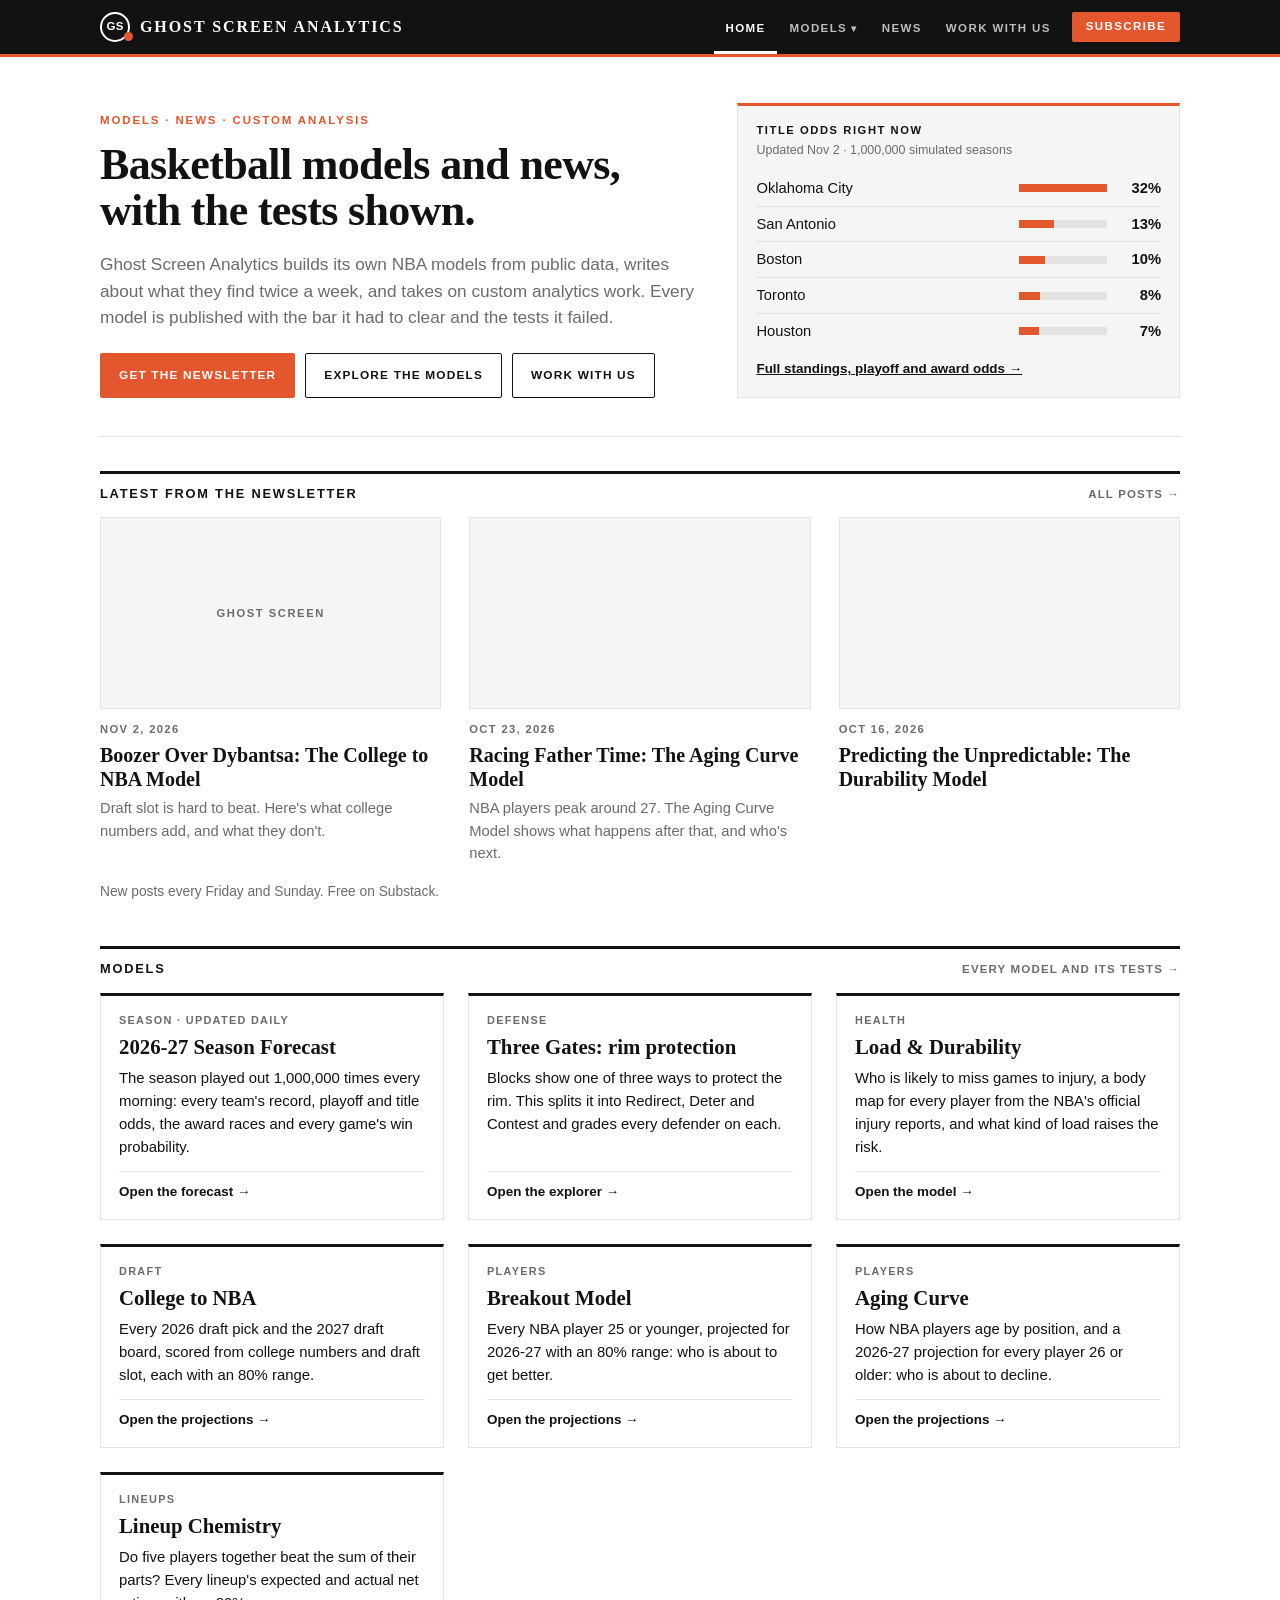
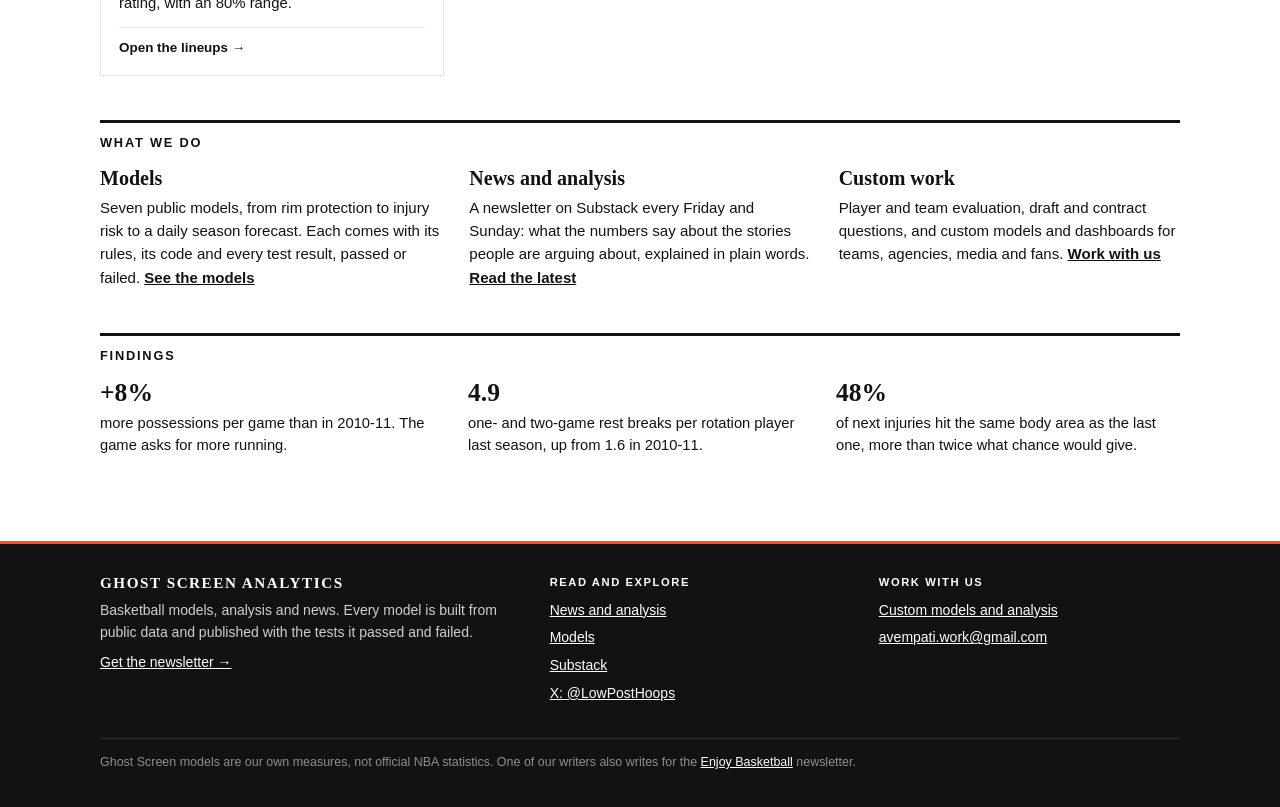
==== index.html @ 53325268 "Ghost Screen Analytics home page: models, newsletter, work with us" ====
<!doctype html>
<html lang="en">
<head>
<meta charset="utf-8">
<meta name="viewport" content="width=device-width, initial-scale=1">
<title>Ghost Screen Analytics: basketball models, news and analysis</title>
<meta name="description" content="Ghost Screen Analytics builds NBA models from public data, publishes basketball news and analysis twice a week, and takes on custom analytics work.">
<meta property="og:title" content="Ghost Screen Analytics">
<meta property="og:description" content="Basketball models, news and analysis. Every model published with the tests it passed and failed.">
<style>
:root{--bg:#ffffff;--ink:#121212;--mute:#6b6b6b;--line:#e3e3e3;--soft:#f5f5f4;--rule:#121212}
@media (prefers-color-scheme:dark){:root:not([data-theme="light"]){--bg:#121212;--ink:#f2f2f2;--mute:#a0a0a0;--line:#2e2e2e;--soft:#1c1c1c;--rule:#f2f2f2}}
*{box-sizing:border-box}
body{margin:0;background:var(--bg);color:var(--ink);font:16px/1.55 -apple-system,BlinkMacSystemFont,"Helvetica Neue",Arial,sans-serif}
main{max-width:1120px;margin:0 auto;padding:0 20px 24px}
a{color:inherit}
.hero{display:grid;grid-template-columns:minmax(0,1.35fr) minmax(0,1fr);gap:40px;align-items:end;padding:46px 0 38px;border-bottom:1px solid var(--line);margin-bottom:34px}
.kick{font-size:.72rem;font-weight:700;text-transform:uppercase;letter-spacing:.16em;color:var(--gsa);margin-bottom:12px}
.hero h1{font:700 2.75rem/1.06 Georgia,"Times New Roman",serif;margin:0 0 16px;letter-spacing:-.015em}
.hero p{font-size:1.08rem;margin:0 0 22px;color:var(--mute);max-width:36em}
.cta{display:flex;flex-wrap:wrap;gap:10px}
.btn{display:inline-block;font-size:.74rem;font-weight:700;text-transform:uppercase;letter-spacing:.1em;padding:12px 18px;text-decoration:none;border:1px solid var(--ink);border-radius:2px}
.btn.p{background:var(--gsa);border-color:var(--gsa);color:#fff}.btn.p:hover{background:var(--ink);border-color:var(--ink);color:var(--bg)}
.btn:not(.p):hover{background:var(--ink);color:var(--bg)}
.now{border:1px solid var(--line);border-top:3px solid var(--gsa);padding:16px 18px;background:var(--soft)}
.now h3{margin:0 0 2px;font-size:.7rem;text-transform:uppercase;letter-spacing:.14em}
.now .sm{font-size:.78rem;color:var(--mute);margin:0 0 10px}
.now ol{list-style:none;margin:0;padding:0}
.now li{display:grid;grid-template-columns:1fr 88px 44px;gap:10px;align-items:center;padding:6px 0;border-top:1px solid var(--line);font-size:.92rem}
.now li:first-child{border-top:0}
.now .bar{height:8px;background:var(--line);position:relative}.now .bar i{position:absolute;left:0;top:0;bottom:0;background:var(--gsa)}
.now .pc{text-align:right;font-weight:700;font-variant-numeric:tabular-nums}
.now a.more{display:inline-block;margin-top:10px;font-size:.84rem;font-weight:600}
@media(max-width:860px){.hero{grid-template-columns:minmax(0,1fr);gap:26px;padding-top:30px}.hero h1{font-size:2rem}}
h2{display:flex;justify-content:space-between;align-items:baseline;gap:12px;font:700 .8rem/1.2 -apple-system,BlinkMacSystemFont,"Helvetica Neue",Arial,sans-serif;text-transform:uppercase;letter-spacing:.14em;margin:0 0 16px;padding-top:12px;border-top:3px solid var(--rule)}
h2 a{font-size:.72rem;letter-spacing:.1em;text-decoration:none;color:var(--mute)}h2 a:hover{color:var(--ink)}
.news{display:grid;grid-template-columns:repeat(3,minmax(0,1fr));gap:28px;margin-bottom:44px}
.post{text-decoration:none;color:var(--ink);display:flex;flex-direction:column}
.post .img{aspect-ratio:16/9;background:var(--soft) center/cover no-repeat;border:1px solid var(--line);margin-bottom:12px;display:grid;place-items:center;color:var(--mute);font:700 .7rem/1 -apple-system,sans-serif;letter-spacing:.14em;text-transform:uppercase}
.post .d{font-size:.7rem;font-weight:700;text-transform:uppercase;letter-spacing:.12em;color:var(--mute)}
.post h3{font:700 1.25rem/1.2 Georgia,"Times New Roman",serif;margin:4px 0 6px}
.post p{margin:0;font-size:.92rem;color:var(--mute)}
.post:hover h3{text-decoration:underline}
.sched{font-size:.86rem;color:var(--mute);margin:-28px 0 44px}
@media(max-width:860px){.news{grid-template-columns:minmax(0,1fr)}.post{display:grid;grid-template-columns:120px minmax(0,1fr);gap:0 14px}.post .img{grid-row:1/4;margin:0;aspect-ratio:1}}
.cards{display:grid;grid-template-columns:repeat(3,minmax(0,1fr));gap:24px;margin-bottom:44px}
@media(max-width:980px){.cards{grid-template-columns:repeat(2,minmax(0,1fr))}}
@media(max-width:620px){.cards{grid-template-columns:minmax(0,1fr)}}
.c{display:flex;flex-direction:column;text-decoration:none;color:var(--ink);border:1px solid var(--line);border-top:3px solid var(--rule);padding:16px 18px}
.c:hover{background:var(--soft)}.c:hover .f{color:var(--gsa)}
.c .k{font-size:.68rem;font-weight:700;text-transform:uppercase;letter-spacing:.12em;color:var(--mute)}
.c h3{font:700 1.3rem/1.15 Georgia,"Times New Roman",serif;margin:6px 0 8px}
.c p{margin:0 0 12px;font-size:.93rem}
.c .f{margin-top:auto;font-size:.84rem;font-weight:600;border-top:1px solid var(--line);padding-top:10px}
.do{display:grid;grid-template-columns:repeat(3,minmax(0,1fr));gap:28px;margin-bottom:44px}
.do div{font-size:.94rem}.do b{display:block;font:700 1.25rem/1.2 Georgia,"Times New Roman",serif;margin-bottom:6px}
.do a{font-weight:600}
@media(max-width:860px){.do{grid-template-columns:minmax(0,1fr)}}
.find{display:grid;grid-template-columns:repeat(3,minmax(0,1fr));gap:24px;margin-bottom:20px}
@media(max-width:860px){.find{grid-template-columns:minmax(0,1fr)}}
.find div{font-size:.92rem}.find b{display:block;font:700 1.6rem/1.1 Georgia,"Times New Roman",serif;margin-bottom:4px;font-variant-numeric:tabular-nums}
</style>
<link rel="stylesheet" href="assets/site.css">
<link rel="icon" href="assets/icon.svg">
</head>
<body>
<header class="mast"><div><a class="brand" href="./"><span class="mk">GS</span>Ghost Screen Analytics</a><nav><a href="./" aria-current="page">Home</a><div class="dd"><a href="models/">Models</a><div class="menu"><a href="forecast/">Season Forecast<small>1,000,000 seasons, every day</small></a><a href="defense/">Three Gates<small>Rim protection explorer</small></a><a href="durability/">Load &amp; Durability<small>Who misses games, and why</small></a><a href="college/">College to NBA<small>Draft prospects, scored</small></a><a href="breakout/">Breakout<small>Who is about to improve</small></a><a href="aging/">Aging Curve<small>Who is about to decline</small></a><a href="lineups/">Lineup Chemistry<small>Do five beat the sum of their parts</small></a><a class="all" href="models/">All models and their tests</a></div></div><a href="news/">News</a><a href="work/">Work with us</a><a class="sub" href="https://thelowpost.substack.com/subscribe">Subscribe</a></nav></div></header>
<main>
<section class="hero">
 <div>
  <div class="kick">Models · News · Custom analysis</div>
  <h1>Basketball models and news, with the tests shown.</h1>
  <p>Ghost Screen Analytics builds its own NBA models from public data, writes about what they find twice a week, and takes on custom analytics work. Every model is published with the bar it had to clear and the tests it failed.</p>
  <div class="cta"><a class="btn p" href="https://thelowpost.substack.com/subscribe">Get the newsletter</a><a class="btn" href="models/">Explore the models</a><a class="btn" href="work/">Work with us</a></div>
 </div>
 <aside class="now" id="now">
  <h3>Title odds right now</h3>
  <p class="sm" id="nowsub">From the Season Forecast, 1,000,000 simulated seasons</p>
  <ol id="odds"><li><span>Loading…</span></li></ol>
  <a class="more" href="forecast/">Full standings, playoff and award odds →</a>
 </aside>
</section>

<h2>Latest from the newsletter <a href="news/">All posts →</a></h2>
<div class="news" id="news">
 <a class="post" href="https://thelowpost.substack.com"><div class="img">Ghost Screen</div><div class="d">Substack</div><h3>Read Ghost Screen Analytics on Substack</h3><p>New analysis every Friday and Sunday.</p></a>
</div>
<p class="sched">New posts every Friday and Sunday. Free on Substack.</p>

<h2>Models <a href="models/">Every model and its tests →</a></h2>
<div class="cards">
 <a class="c" href="forecast/"><div class="k">Season · updated daily</div><h3>2026-27 Season Forecast</h3><p>The season played out 1,000,000 times every morning: every team's record, playoff and title odds, the award races and every game's win probability.</p><div class="f">Open the forecast →</div></a>
 <a class="c" href="defense/"><div class="k">Defense</div><h3>Three Gates: rim protection</h3><p>Blocks show one of three ways to protect the rim. This splits it into Redirect, Deter and Contest and grades every defender on each.</p><div class="f">Open the explorer →</div></a>
 <a class="c" href="durability/"><div class="k">Health</div><h3>Load &amp; Durability</h3><p>Who is likely to miss games to injury, a body map for every player from the NBA's official injury reports, and what kind of load raises the risk.</p><div class="f">Open the model →</div></a>
 <a class="c" href="college/"><div class="k">Draft</div><h3>College to NBA</h3><p>Every 2026 draft pick and the 2027 draft board, scored from college numbers and draft slot, each with an 80% range.</p><div class="f">Open the projections →</div></a>
 <a class="c" href="breakout/"><div class="k">Players</div><h3>Breakout Model</h3><p>Every NBA player 25 or younger, projected for 2026-27 with an 80% range: who is about to get better.</p><div class="f">Open the projections →</div></a>
 <a class="c" href="aging/"><div class="k">Players</div><h3>Aging Curve</h3><p>How NBA players age by position, and a 2026-27 projection for every player 26 or older: who is about to decline.</p><div class="f">Open the projections →</div></a>
 <a class="c" href="lineups/"><div class="k">Lineups</div><h3>Lineup Chemistry</h3><p>Do five players together beat the sum of their parts? Every lineup's expected and actual net rating, with an 80% range.</p><div class="f">Open the lineups →</div></a>
</div>

<h2>What we do</h2>
<div class="do">
 <div><b>Models</b>Seven public models, from rim protection to injury risk to a daily season forecast. Each comes with its rules, its code and every test result, passed or failed. <a href="models/">See the models</a></div>
 <div><b>News and analysis</b>A newsletter on Substack every Friday and Sunday: what the numbers say about the stories people are arguing about, explained in plain words. <a href="news/">Read the latest</a></div>
 <div><b>Custom work</b>Player and team evaluation, draft and contract questions, and custom models and dashboards for teams, agencies, media and fans. <a href="work/">Work with us</a></div>
</div>

<h2>Findings</h2>
<div class="find" id="find">
 <div><b id="n1">–</b>more possessions per game than in 2010-11. The game asks for more running.</div>
 <div><b id="n2">–</b>one- and two-game rest breaks per rotation player last season, up from <span id="n2b">–</span>.</div>
 <div><b id="n3">–</b>of next injuries hit the same body area as the last one, more than twice what chance would give.</div>
</div>
</main>
<script>
const $=id=>document.getElementById(id), esc=s=>String(s||'').replace(/[&<>"]/g,c=>({'&':'&amp;','<':'&lt;','>':'&gt;','"':'&quot;'}[c]));
const NAMES={ATL:'Atlanta',BOS:'Boston',BKN:'Brooklyn',CHA:'Charlotte',CHI:'Chicago',CLE:'Cleveland',DAL:'Dallas',DEN:'Denver',DET:'Detroit',GSW:'Golden State',HOU:'Houston',IND:'Indiana',LAC:'LA Clippers',LAL:'LA Lakers',MEM:'Memphis',MIA:'Miami',MIL:'Milwaukee',MIN:'Minnesota',NOP:'New Orleans',NYK:'New York',OKC:'Oklahoma City',ORL:'Orlando',PHI:'Philadelphia',PHX:'Phoenix',POR:'Portland',SAC:'Sacramento',SAS:'San Antonio',TOR:'Toronto',UTA:'Utah',WAS:'Washington'};
fetch('data/forecast.json?'+Date.now()).then(r=>r.json()).then(F=>{
 const t=[...F.teams].sort((a,b)=>b.title-a.title).slice(0,5), mx=t[0].title;
 $('odds').innerHTML=t.map(x=>`<li><span>${NAMES[x.team]||x.team}${x.w+x.l?` <small style="color:var(--mute)">${x.w}-${x.l}</small>`:''}</span><span class="bar"><i style="width:${(x.title/mx*100).toFixed(0)}%"></i></span><span class="pc">${(x.title*100).toFixed(0)}%</span></li>`).join('');
 const d=new Date(F.meta.updated+'T12:00:00');
 $('nowsub').textContent=`Updated ${d.toLocaleDateString('en-US',{month:'short',day:'numeric'})} · 1,000,000 simulated seasons`;
}).catch(()=>{$('now').style.display='none'});
fetch('data/news.json?'+Date.now()).then(r=>r.json()).then(N=>{
 if(!N.posts||!N.posts.length) return;
 $('news').innerHTML=N.posts.slice(0,3).map(p=>`<a class="post" href="${esc(p.url)}"><div class="img"${p.image?` style="background-image:url('${esc(p.image)}')"`:''}>${p.image?'':'Ghost Screen'}</div><div class="d">${new Date(p.date).toLocaleDateString('en-US',{month:'short',day:'numeric',year:'numeric'})}</div><h3>${esc(p.title)}</h3><p>${esc(p.subtitle)}</p></a>`).join('');
}).catch(()=>{});
fetch('data/load_meta.json?'+Date.now()).then(r=>r.json()).then(M=>{const t=M.trend,a=t[0],b=t[t.length-1];
 $('n1').textContent='+'+Math.round((b.pace/a.pace-1)*100)+'%';
 $('n2').textContent=b.rest.toFixed(1);$('n2b').textContent=a.rest.toFixed(1)+' in '+a.season;
 $('n3').textContent=Math.round(M.v2.V3.same_rate*100)+'%';}).catch(()=>{});
</script>
<footer class="gsa-foot"><div><div><b>Ghost Screen Analytics</b><p>Basketball models, analysis and news. Every model is built from public data and published with the tests it passed and failed.</p><p><a href="https://thelowpost.substack.com/subscribe">Get the newsletter →</a></p></div><div><h4>Read and explore</h4><ul><li><a href="news/">News and analysis</a></li><li><a href="models/">Models</a></li><li><a href="https://thelowpost.substack.com">Substack</a></li><li><a href="https://x.com/LowPostHoops">X: @LowPostHoops</a></li></ul></div><div><h4>Work with us</h4><ul><li><a href="work/">Custom models and analysis</a></li><li><a href="mailto:avempati.work@gmail.com">avempati.work@gmail.com</a></li></ul></div><p class="fine">Ghost Screen models are our own measures, not official NBA statistics. One of our writers also writes for the <a href="https://enjoybasketball.beehiiv.com">Enjoy Basketball</a> newsletter.</p></div></footer>
</body>
</html>
---- assets/site.css ----
/* Ghost Screen Analytics: shared masthead, navigation and footer (every page) */
:root{--gsa:#e4572e}
.mast{background:#121212;color:#fff;border-bottom:3px solid var(--gsa);position:sticky;top:0;z-index:40}
.mast>div{max-width:1120px;margin:0 auto;padding:0 20px;display:flex;justify-content:space-between;align-items:center;gap:12px;min-height:54px}
.mast .brand{display:flex;align-items:center;gap:10px;font:700 1rem/1 Georgia,"Times New Roman",serif;letter-spacing:.12em;text-transform:uppercase;color:#fff;text-decoration:none;padding:12px 0;white-space:nowrap}
.mast .mk{display:inline-grid;place-items:center;width:30px;height:30px;border:2px solid #fff;border-radius:50%;font:700 .72rem/1 -apple-system,BlinkMacSystemFont,"Helvetica Neue",Arial,sans-serif;letter-spacing:.02em;position:relative}
.mast .mk::after{content:"";position:absolute;right:-5px;bottom:-1px;width:9px;height:9px;border-radius:50%;background:var(--gsa)}
.mast nav{display:flex;align-items:stretch;gap:2px;font:600 .72rem/1 -apple-system,BlinkMacSystemFont,"Helvetica Neue",Arial,sans-serif;letter-spacing:.12em;text-transform:uppercase}
.mast nav>a,.mast .dd>a{color:#bdbdbd;text-decoration:none;padding:20px 11px 17px;display:block;border-bottom:3px solid transparent;margin-bottom:-3px;white-space:nowrap}
.mast nav>a:hover,.mast .dd>a:hover,.mast nav a[aria-current=page],.mast .dd.on>a{color:#fff;border-bottom-color:#fff}
.mast nav>a.sub{align-self:center;margin:0 0 0 8px;padding:9px 14px;border:0;background:var(--gsa);color:#fff;border-radius:2px}
.mast nav>a.sub:hover{background:#fff;color:#121212}
.mast .dd{position:relative}
.mast .dd>a::after{content:" \25BE";font-size:.65rem}
.mast .menu{display:none;position:absolute;right:0;top:100%;background:#121212;border:1px solid #333;border-top:3px solid var(--gsa);min-width:260px;padding:6px 0}
.mast .dd:hover .menu,.mast .dd:focus-within .menu{display:block}
.mast .menu a{display:block;padding:10px 16px;color:#e6e6e6;text-decoration:none;text-transform:none;letter-spacing:0;font-size:.86rem;font-weight:500}
.mast .menu a small{display:block;color:#9a9a9a;font-size:.74rem;margin-top:3px;font-weight:400}
.mast .menu a:hover,.mast .menu a[aria-current=page]{background:#222;color:#fff}
.mast .menu .all{border-top:1px solid #333;margin-top:4px;font-weight:700}
@media(max-width:860px){.mast>div{flex-wrap:wrap;padding:0 12px;gap:0}.mast .brand{font-size:.9rem;letter-spacing:.08em;padding:10px 0 4px}
 .mast nav{width:100%;overflow-x:auto;scrollbar-width:none}.mast nav::-webkit-scrollbar{display:none}
 .mast nav>a,.mast .dd>a{padding:12px 9px}.mast nav>a.sub{margin-left:auto;padding:8px 12px}
 .mast .dd{position:static}.mast .menu{left:0;right:0;top:auto;min-width:0}}
/* footer */
.gsa-foot{background:#121212;color:#cfcfcf;border-top:3px solid var(--gsa);margin-top:40px;font:14px/1.55 -apple-system,BlinkMacSystemFont,"Helvetica Neue",Arial,sans-serif}
.gsa-foot>div{max-width:1120px;margin:0 auto;padding:30px 20px 26px;display:grid;grid-template-columns:1.4fr 1fr 1fr;gap:28px}
.gsa-foot b{display:block;color:#fff;font:700 .95rem/1.2 Georgia,"Times New Roman",serif;letter-spacing:.1em;text-transform:uppercase;margin-bottom:8px}
.gsa-foot h4{margin:0 0 8px;color:#fff;font-size:.7rem;letter-spacing:.14em;text-transform:uppercase}
.gsa-foot p{margin:0 0 8px}.gsa-foot a{color:#fff}
.gsa-foot ul{list-style:none;margin:0;padding:0}.gsa-foot li{margin:0 0 6px}
.gsa-foot .fine{grid-column:1/-1;border-top:1px solid #2e2e2e;padding-top:14px;font-size:.78rem;color:#8f8f8f}
@media(max-width:760px){.gsa-foot>div{grid-template-columns:1fr}}
/* small-screen safety for wide tables on every page */
@media(max-width:760px){main table{display:block;overflow-x:auto;max-width:100%}main .wrap,main .tablewrap{max-width:100%}.bars .r{white-space:normal}}
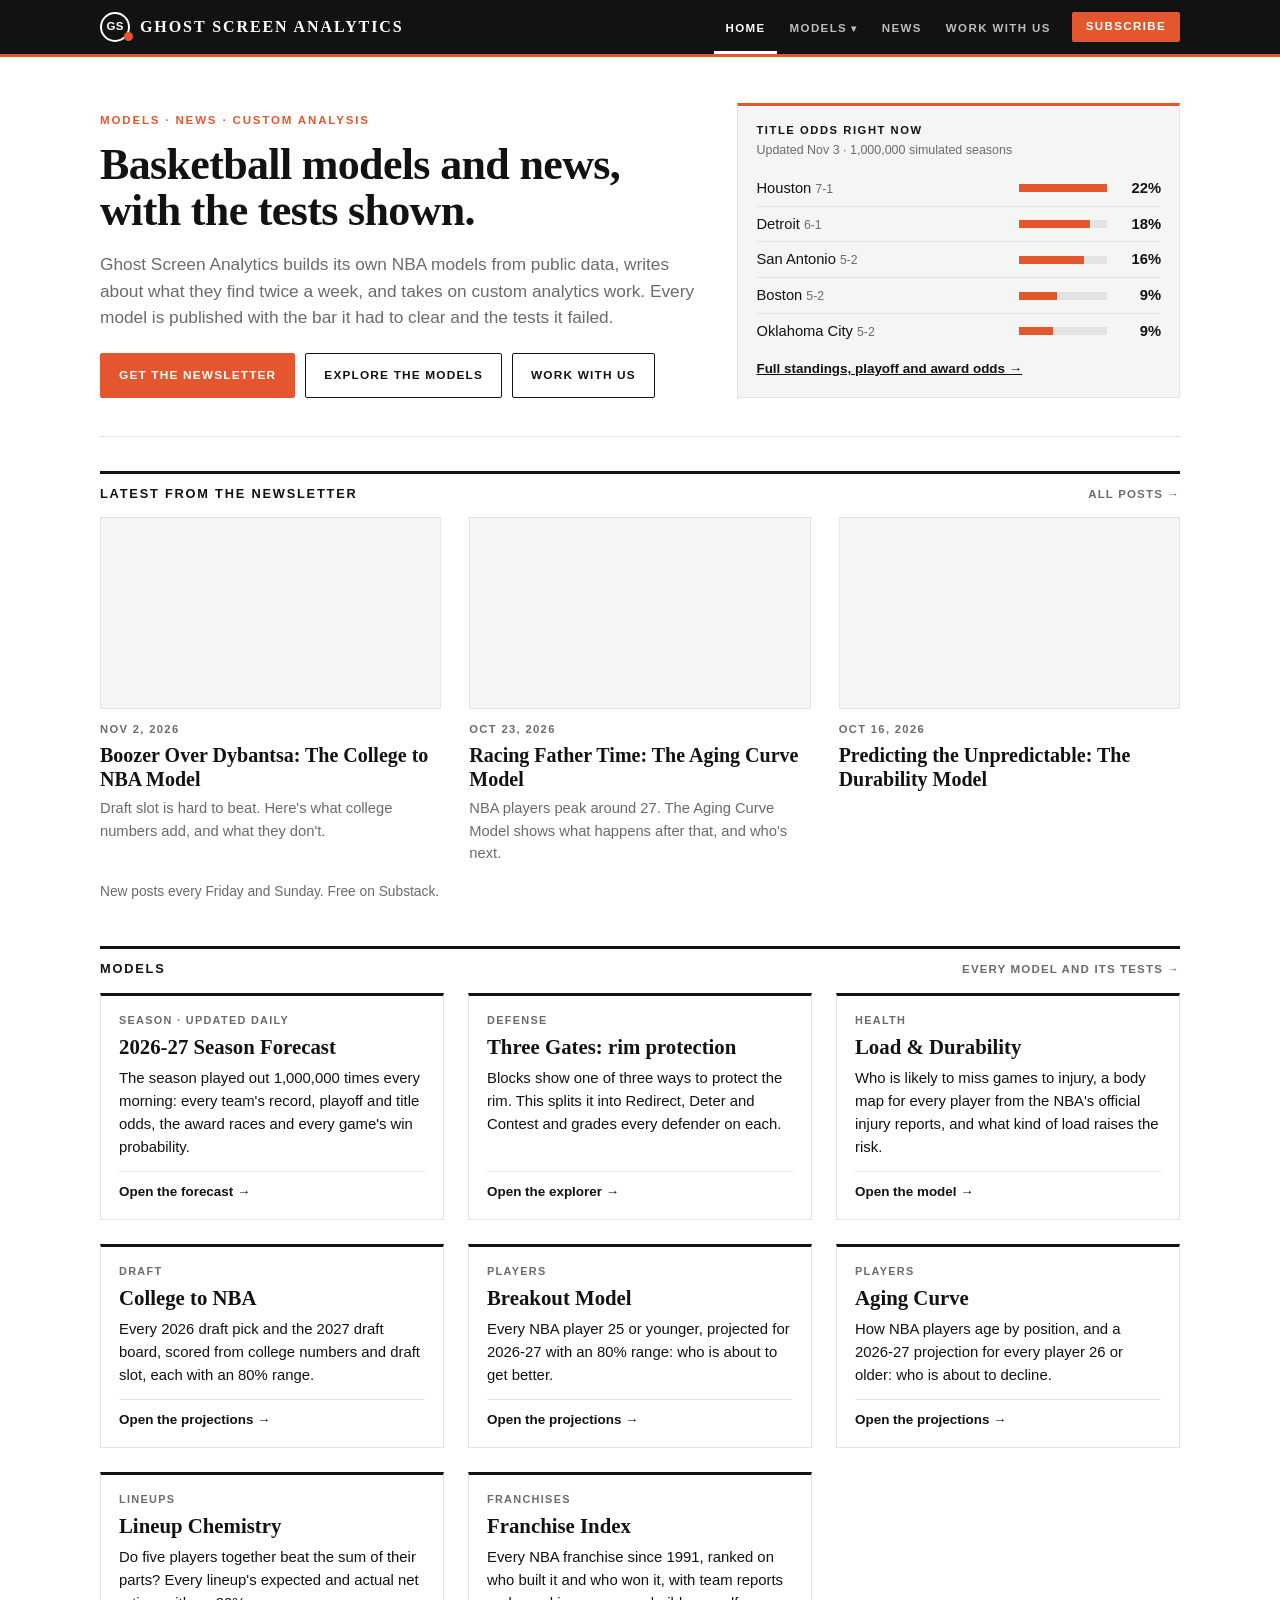
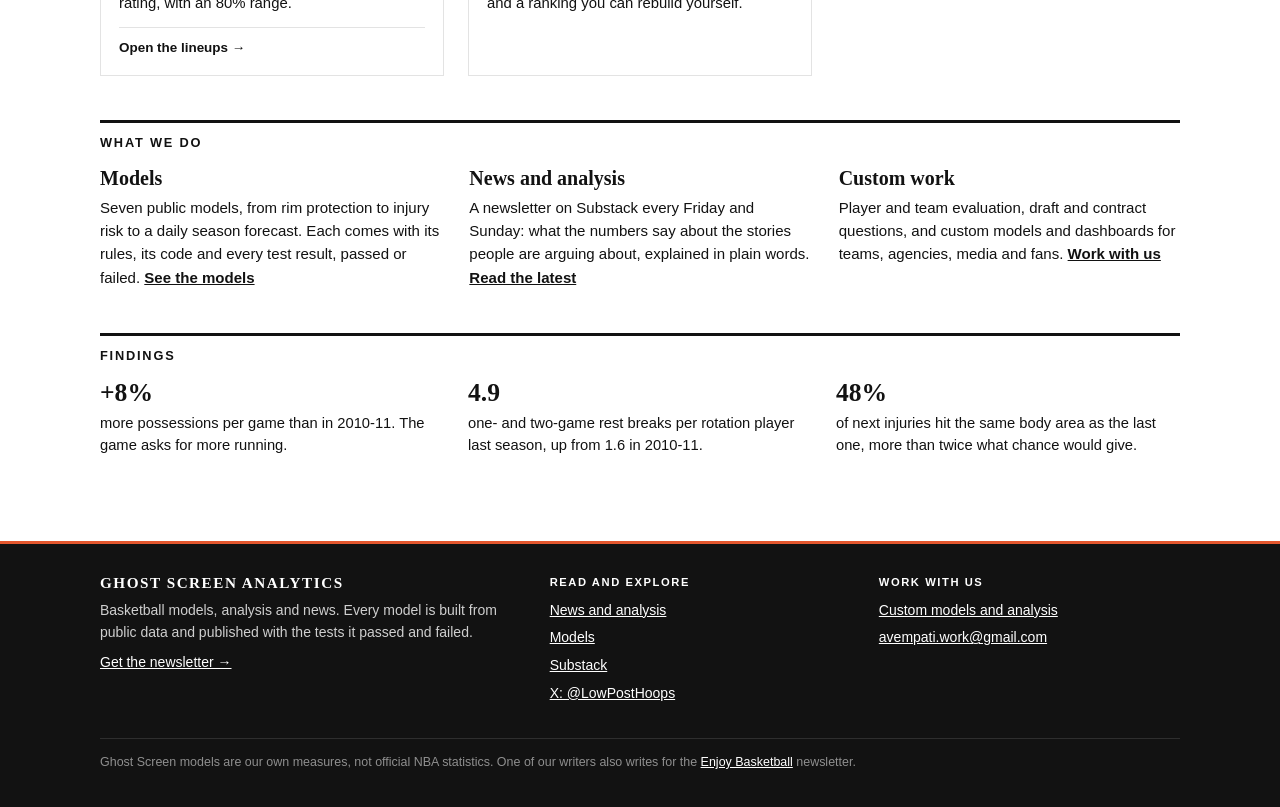
==== commit 637066e0: "Add Franchise Index to the site menu Added a new section for Franchise Index to the main content." ====
--- a/index.html
+++ b/index.html
@@ -64,7 +64,7 @@
 <link rel="icon" href="assets/icon.svg">
 </head>
 <body>
-<header class="mast"><div><a class="brand" href="./"><span class="mk">GS</span>Ghost Screen Analytics</a><nav><a href="./" aria-current="page">Home</a><div class="dd"><a href="models/">Models</a><div class="menu"><a href="forecast/">Season Forecast<small>1,000,000 seasons, every day</small></a><a href="defense/">Three Gates<small>Rim protection explorer</small></a><a href="durability/">Load &amp; Durability<small>Who misses games, and why</small></a><a href="college/">College to NBA<small>Draft prospects, scored</small></a><a href="breakout/">Breakout<small>Who is about to improve</small></a><a href="aging/">Aging Curve<small>Who is about to decline</small></a><a href="lineups/">Lineup Chemistry<small>Do five beat the sum of their parts</small></a><a class="all" href="models/">All models and their tests</a></div></div><a href="news/">News</a><a href="work/">Work with us</a><a class="sub" href="https://thelowpost.substack.com/subscribe">Subscribe</a></nav></div></header>
+<header class="mast"><div><a class="brand" href="./"><span class="mk">GS</span>Ghost Screen Analytics</a><nav><a href="./" aria-current="page">Home</a><div class="dd"><a href="models/">Models</a><div class="menu"><a href="forecast/">Season Forecast<small>1,000,000 seasons, every day</small></a><a href="defense/">Three Gates<small>Rim protection explorer</small></a><a href="durability/">Load &amp; Durability<small>Who misses games, and why</small></a><a href="college/">College to NBA<small>Draft prospects, scored</small></a><a href="breakout/">Breakout<small>Who is about to improve</small></a><a href="aging/">Aging Curve<small>Who is about to decline</small></a><a href="lineups/">Lineup Chemistry<small>Do five beat the sum of their parts</small></a><a href="low-post-franchise-index/">Franchise Index<small>Who built it, who won it</small></a><a class="all" href="models/">All models and their tests</a></div></div><a href="news/">News</a><a href="work/">Work with us</a><a class="sub" href="https://thelowpost.substack.com/subscribe">Subscribe</a></nav></div></header>
 <main>
 <section class="hero">
  <div>
@@ -96,6 +96,7 @@
  <a class="c" href="breakout/"><div class="k">Players</div><h3>Breakout Model</h3><p>Every NBA player 25 or younger, projected for 2026-27 with an 80% range: who is about to get better.</p><div class="f">Open the projections →</div></a>
  <a class="c" href="aging/"><div class="k">Players</div><h3>Aging Curve</h3><p>How NBA players age by position, and a 2026-27 projection for every player 26 or older: who is about to decline.</p><div class="f">Open the projections →</div></a>
  <a class="c" href="lineups/"><div class="k">Lineups</div><h3>Lineup Chemistry</h3><p>Do five players together beat the sum of their parts? Every lineup's expected and actual net rating, with an 80% range.</p><div class="f">Open the lineups →</div></a>
+ <a class="c" href="low-post-franchise-index/"><div class="k">Franchises</div><h3>Franchise Index</h3><p>Every NBA franchise since 1991, ranked on who built it and who won it, with team reports and a ranking you can rebuild yourself.</p></a>
 </div>
 
 <h2>What we do</h2>
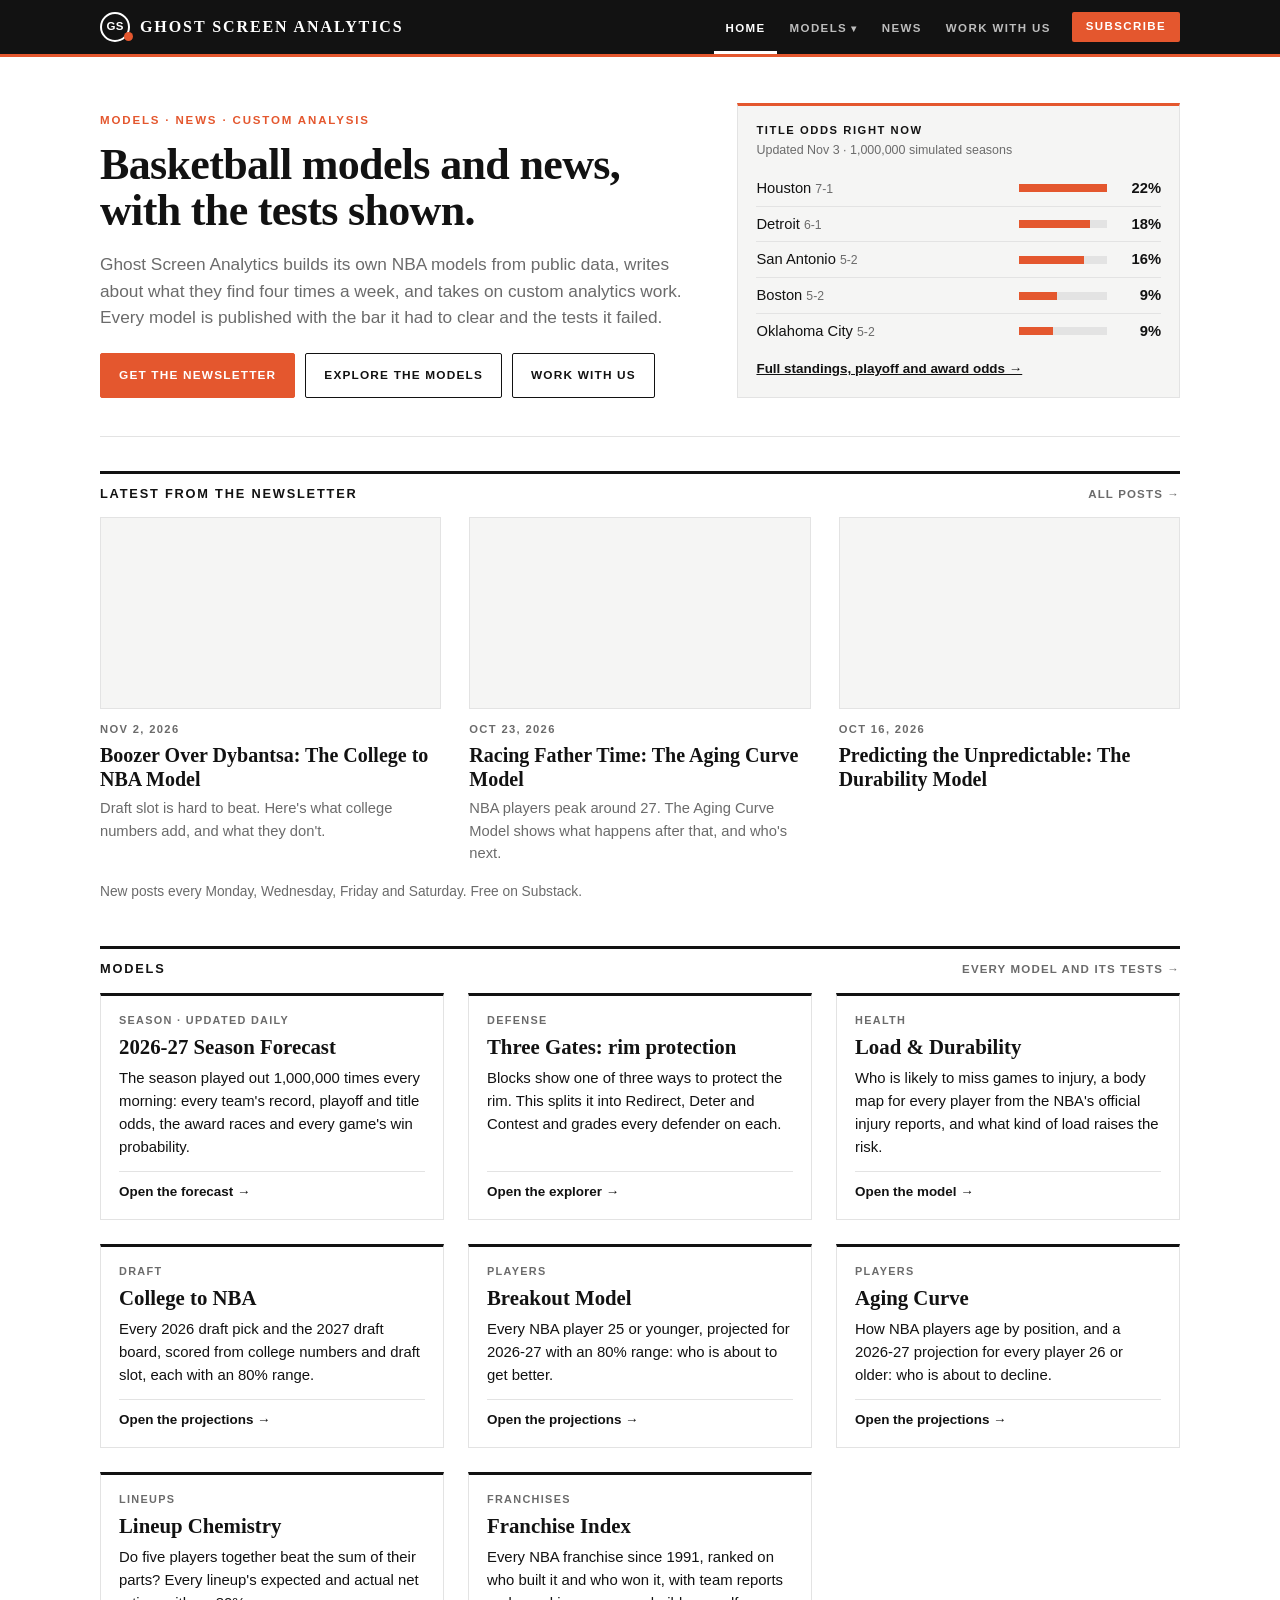
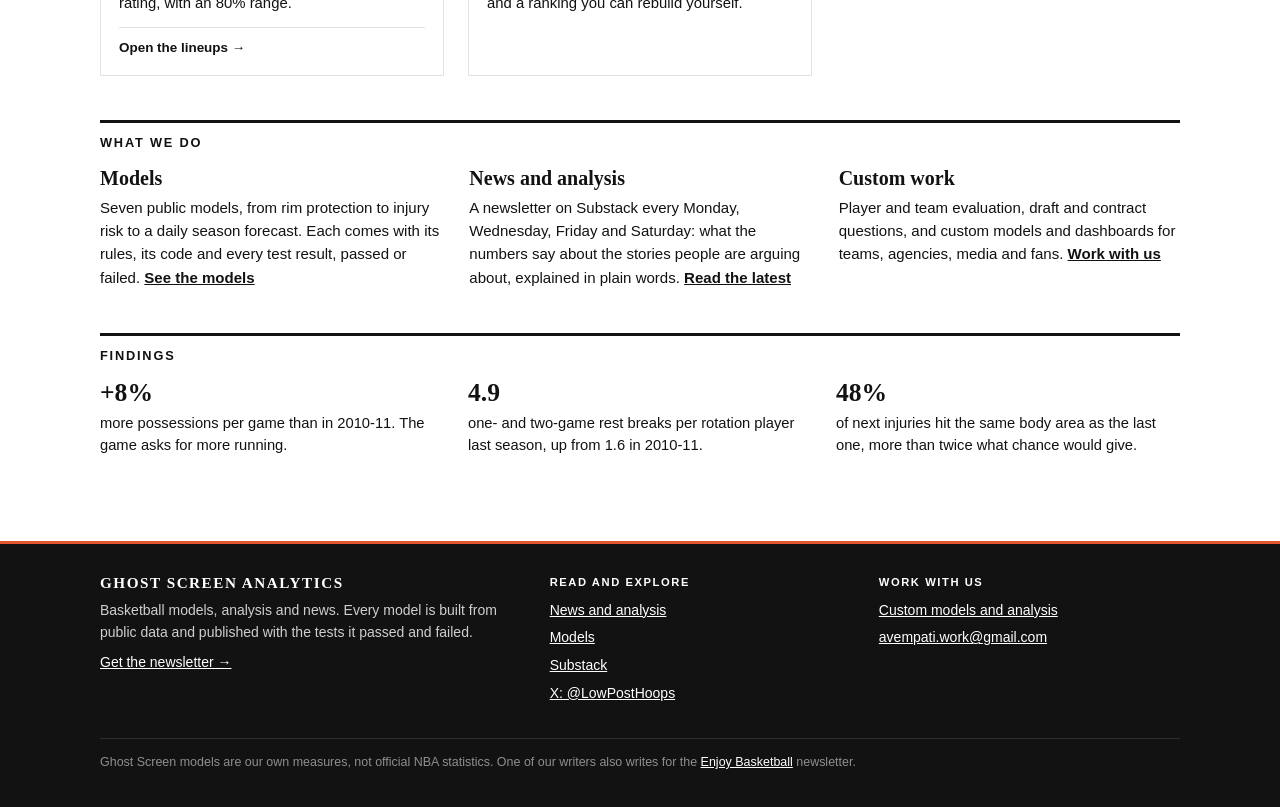
==== commit 6073206b: "Update newsletter frequency in index.html" ====
--- a/index.html
+++ b/index.html
@@ -4,7 +4,7 @@
 <meta charset="utf-8">
 <meta name="viewport" content="width=device-width, initial-scale=1">
 <title>Ghost Screen Analytics: basketball models, news and analysis</title>
-<meta name="description" content="Ghost Screen Analytics builds NBA models from public data, publishes basketball news and analysis twice a week, and takes on custom analytics work.">
+<meta name="description" content="Ghost Screen Analytics builds NBA models from public data, publishes basketball news and analysis four times a week, and takes on custom analytics work.">
 <meta property="og:title" content="Ghost Screen Analytics">
 <meta property="og:description" content="Basketball models, news and analysis. Every model published with the tests it passed and failed.">
 <style>
@@ -64,14 +64,14 @@
 <link rel="icon" href="assets/icon.svg">
 </head>
 <body>
-<header class="mast"><div><a class="brand" href="./"><span class="mk">GS</span>Ghost Screen Analytics</a><nav><a href="./" aria-current="page">Home</a><div class="dd"><a href="models/">Models</a><div class="menu"><a href="forecast/">Season Forecast<small>1,000,000 seasons, every day</small></a><a href="defense/">Three Gates<small>Rim protection explorer</small></a><a href="durability/">Load &amp; Durability<small>Who misses games, and why</small></a><a href="college/">College to NBA<small>Draft prospects, scored</small></a><a href="breakout/">Breakout<small>Who is about to improve</small></a><a href="aging/">Aging Curve<small>Who is about to decline</small></a><a href="lineups/">Lineup Chemistry<small>Do five beat the sum of their parts</small></a><a href="low-post-franchise-index/">Franchise Index<small>Who built it, who won it</small></a><a class="all" href="models/">All models and their tests</a></div></div><a href="news/">News</a><a href="work/">Work with us</a><a class="sub" href="https://thelowpost.substack.com/subscribe">Subscribe</a></nav></div></header>
+<header class="mast"><div><a class="brand" href="./"><span class="mk">GS</span>Ghost Screen Analytics</a><nav><a href="./" aria-current="page">Home</a><div class="dd"><a href="models/">Models</a><div class="menu"><a href="forecast/">Season Forecast<small>1,000,000 seasons, every day</small></a><a href="defense/">Three Gates<small>Rim protection explorer</small></a><a href="durability/">Load &amp; Durability<small>Who misses games, and why</small></a><a href="college/">College to NBA<small>Draft prospects, scored</small></a><a href="breakout/">Breakout<small>Who is about to improve</small></a><a href="aging/">Aging Curve<small>Who is about to decline</small></a><a href="lineups/">Lineup Chemistry<small>Do five beat the sum of their parts</small></a><a href="low-post-franchise-index/">Franchise Index<small>Who built it, who won it</small></a><a href="joy/">Joy Rankings<small>The most fun games, rebuilt your way</small></a><a class="all" href="models/">All models and their tests</a></div></div><a href="news/">News</a><a href="work/">Work with us</a><a class="sub" href="https://ghostscreenanalytics.substack.com/subscribe">Subscribe</a></nav></div></header>
 <main>
 <section class="hero">
  <div>
   <div class="kick">Models · News · Custom analysis</div>
   <h1>Basketball models and news, with the tests shown.</h1>
-  <p>Ghost Screen Analytics builds its own NBA models from public data, writes about what they find twice a week, and takes on custom analytics work. Every model is published with the bar it had to clear and the tests it failed.</p>
-  <div class="cta"><a class="btn p" href="https://thelowpost.substack.com/subscribe">Get the newsletter</a><a class="btn" href="models/">Explore the models</a><a class="btn" href="work/">Work with us</a></div>
+  <p>Ghost Screen Analytics builds its own NBA models from public data, writes about what they find four times a week, and takes on custom analytics work. Every model is published with the bar it had to clear and the tests it failed.</p>
+  <div class="cta"><a class="btn p" href="https://ghostscreenanalytics.substack.com/subscribe">Get the newsletter</a><a class="btn" href="models/">Explore the models</a><a class="btn" href="work/">Work with us</a></div>
  </div>
  <aside class="now" id="now">
   <h3>Title odds right now</h3>
@@ -83,9 +83,9 @@
 
 <h2>Latest from the newsletter <a href="news/">All posts →</a></h2>
 <div class="news" id="news">
- <a class="post" href="https://thelowpost.substack.com"><div class="img">Ghost Screen</div><div class="d">Substack</div><h3>Read Ghost Screen Analytics on Substack</h3><p>New analysis every Friday and Sunday.</p></a>
+ <a class="post" href="https://ghostscreenanalytics.substack.com"><div class="img">Ghost Screen</div><div class="d">Substack</div><h3>Read Ghost Screen Analytics on Substack</h3><p>New posts every Monday, Wednesday, Friday and Saturday.</p></a>
 </div>
-<p class="sched">New posts every Friday and Sunday. Free on Substack.</p>
+<p class="sched">New posts every Monday, Wednesday, Friday and Saturday. Free on Substack.</p>
 
 <h2>Models <a href="models/">Every model and its tests →</a></h2>
 <div class="cards">
@@ -102,7 +102,7 @@
 <h2>What we do</h2>
 <div class="do">
  <div><b>Models</b>Seven public models, from rim protection to injury risk to a daily season forecast. Each comes with its rules, its code and every test result, passed or failed. <a href="models/">See the models</a></div>
- <div><b>News and analysis</b>A newsletter on Substack every Friday and Sunday: what the numbers say about the stories people are arguing about, explained in plain words. <a href="news/">Read the latest</a></div>
+ <div><b>News and analysis</b>A newsletter on Substack every Monday, Wednesday, Friday and Saturday: what the numbers say about the stories people are arguing about, explained in plain words. <a href="news/">Read the latest</a></div>
  <div><b>Custom work</b>Player and team evaluation, draft and contract questions, and custom models and dashboards for teams, agencies, media and fans. <a href="work/">Work with us</a></div>
 </div>
 
@@ -131,6 +131,6 @@
  $('n2').textContent=b.rest.toFixed(1);$('n2b').textContent=a.rest.toFixed(1)+' in '+a.season;
  $('n3').textContent=Math.round(M.v2.V3.same_rate*100)+'%';}).catch(()=>{});
 </script>
-<footer class="gsa-foot"><div><div><b>Ghost Screen Analytics</b><p>Basketball models, analysis and news. Every model is built from public data and published with the tests it passed and failed.</p><p><a href="https://thelowpost.substack.com/subscribe">Get the newsletter →</a></p></div><div><h4>Read and explore</h4><ul><li><a href="news/">News and analysis</a></li><li><a href="models/">Models</a></li><li><a href="https://thelowpost.substack.com">Substack</a></li><li><a href="https://x.com/LowPostHoops">X: @LowPostHoops</a></li></ul></div><div><h4>Work with us</h4><ul><li><a href="work/">Custom models and analysis</a></li><li><a href="mailto:avempati.work@gmail.com">avempati.work@gmail.com</a></li></ul></div><p class="fine">Ghost Screen models are our own measures, not official NBA statistics. One of our writers also writes for the <a href="https://enjoybasketball.beehiiv.com">Enjoy Basketball</a> newsletter.</p></div></footer>
+<footer class="gsa-foot"><div><div><b>Ghost Screen Analytics</b><p>Basketball models, analysis and news. Every model is built from public data and published with the tests it passed and failed.</p><p><a href="https://ghostscreenanalytics.substack.com/subscribe">Get the newsletter →</a></p></div><div><h4>Read and explore</h4><ul><li><a href="news/">News and analysis</a></li><li><a href="models/">Models</a></li><li><a href="https://ghostscreenanalytics.substack.com">Substack</a></li><li><a href="https://x.com/LowPostHoops">X: @LowPostHoops</a></li></ul></div><div><h4>Work with us</h4><ul><li><a href="work/">Custom models and analysis</a></li><li><a href="mailto:avempati.work@gmail.com">avempati.work@gmail.com</a></li></ul></div><p class="fine">Ghost Screen models are our own measures, not official NBA statistics. One of our writers also writes for the <a href="https://enjoybasketball.beehiiv.com">Enjoy Basketball</a> newsletter.</p></div></footer>
 </body>
 </html>
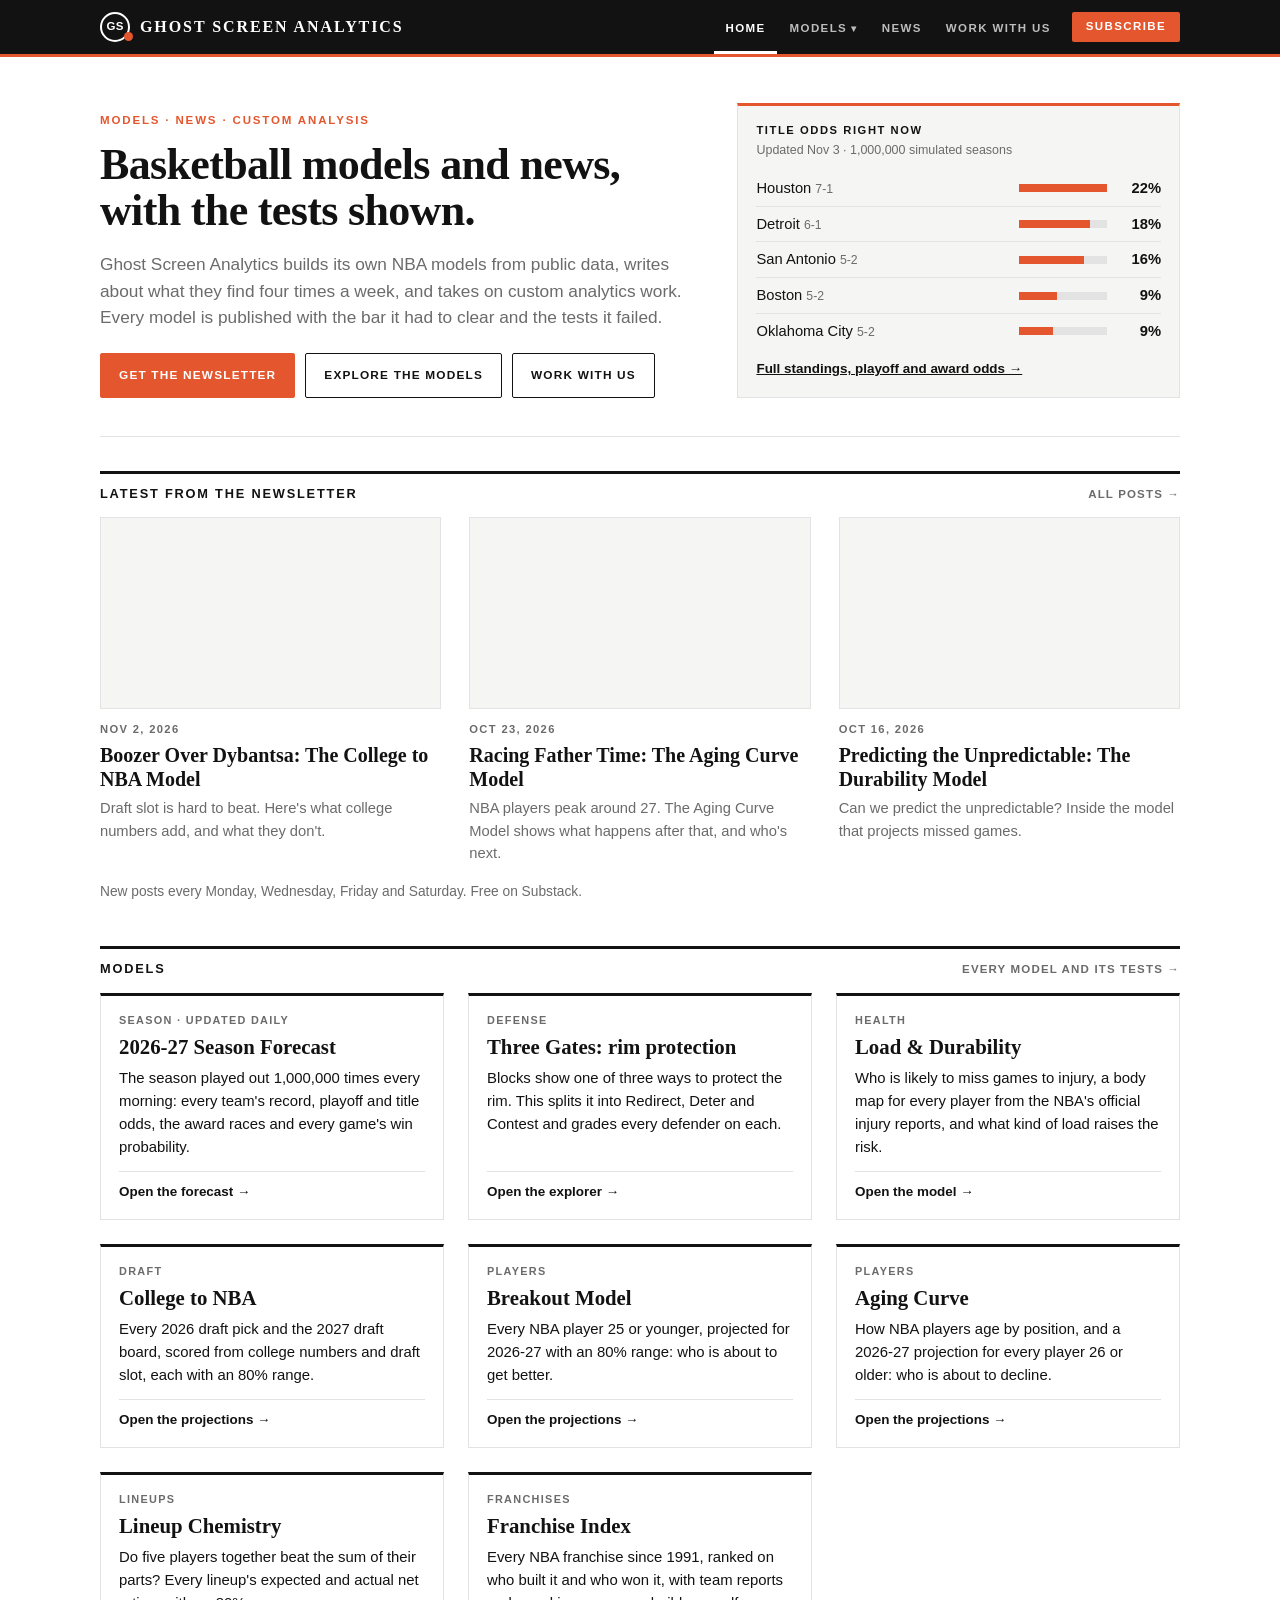
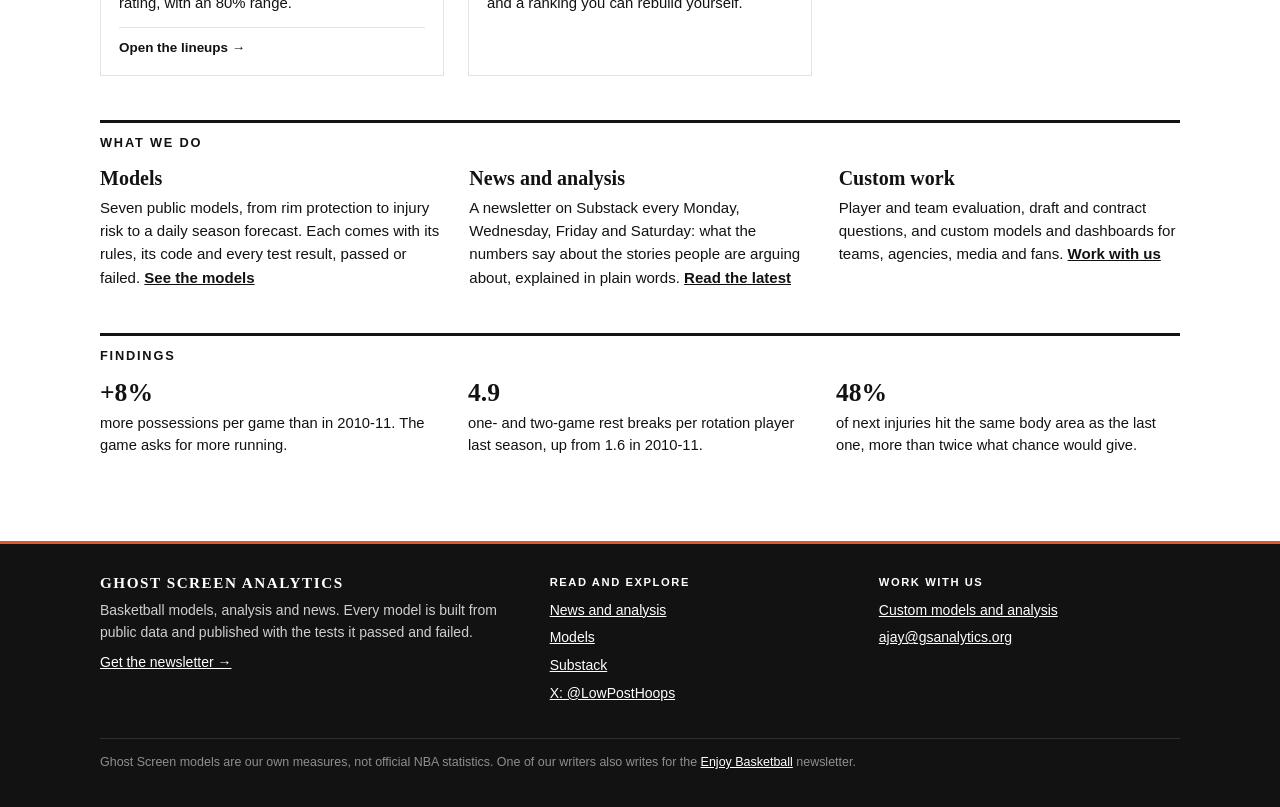
==== commit 77698f74: "Change contact email in footer Updated contact email in footer from avempati.work@gmail.com to ajay@" ====
--- a/index.html
+++ b/index.html
@@ -131,6 +131,6 @@
  $('n2').textContent=b.rest.toFixed(1);$('n2b').textContent=a.rest.toFixed(1)+' in '+a.season;
  $('n3').textContent=Math.round(M.v2.V3.same_rate*100)+'%';}).catch(()=>{});
 </script>
-<footer class="gsa-foot"><div><div><b>Ghost Screen Analytics</b><p>Basketball models, analysis and news. Every model is built from public data and published with the tests it passed and failed.</p><p><a href="https://ghostscreenanalytics.substack.com/subscribe">Get the newsletter →</a></p></div><div><h4>Read and explore</h4><ul><li><a href="news/">News and analysis</a></li><li><a href="models/">Models</a></li><li><a href="https://ghostscreenanalytics.substack.com">Substack</a></li><li><a href="https://x.com/LowPostHoops">X: @LowPostHoops</a></li></ul></div><div><h4>Work with us</h4><ul><li><a href="work/">Custom models and analysis</a></li><li><a href="mailto:avempati.work@gmail.com">avempati.work@gmail.com</a></li></ul></div><p class="fine">Ghost Screen models are our own measures, not official NBA statistics. One of our writers also writes for the <a href="https://enjoybasketball.beehiiv.com">Enjoy Basketball</a> newsletter.</p></div></footer>
+<footer class="gsa-foot"><div><div><b>Ghost Screen Analytics</b><p>Basketball models, analysis and news. Every model is built from public data and published with the tests it passed and failed.</p><p><a href="https://ghostscreenanalytics.substack.com/subscribe">Get the newsletter →</a></p></div><div><h4>Read and explore</h4><ul><li><a href="news/">News and analysis</a></li><li><a href="models/">Models</a></li><li><a href="https://ghostscreenanalytics.substack.com">Substack</a></li><li><a href="https://x.com/LowPostHoops">X: @LowPostHoops</a></li></ul></div><div><h4>Work with us</h4><ul><li><a href="work/">Custom models and analysis</a></li><li><a href="mailto:ajay@gsanalytics.org">ajay@gsanalytics.org</a></li></ul></div><p class="fine">Ghost Screen models are our own measures, not official NBA statistics. One of our writers also writes for the <a href="https://enjoybasketball.beehiiv.com">Enjoy Basketball</a> newsletter.</p></div></footer>
 </body>
 </html>
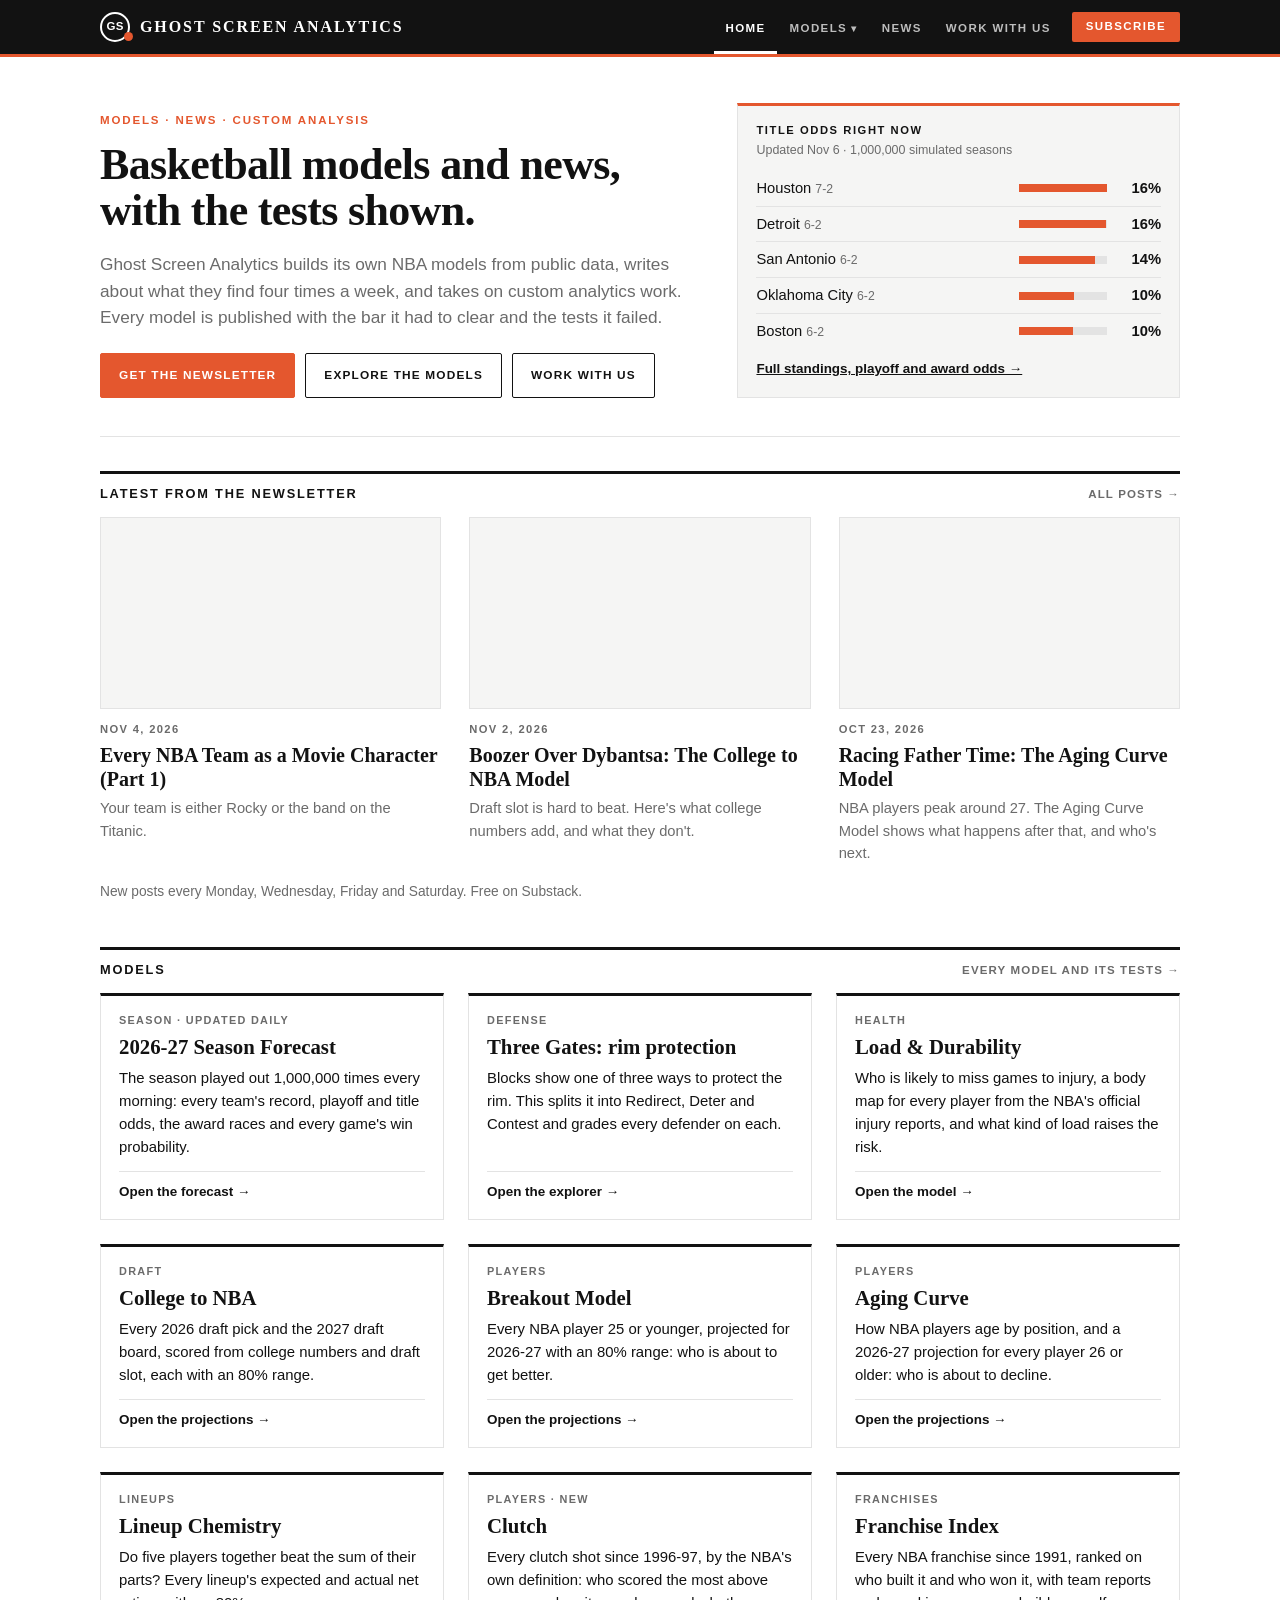
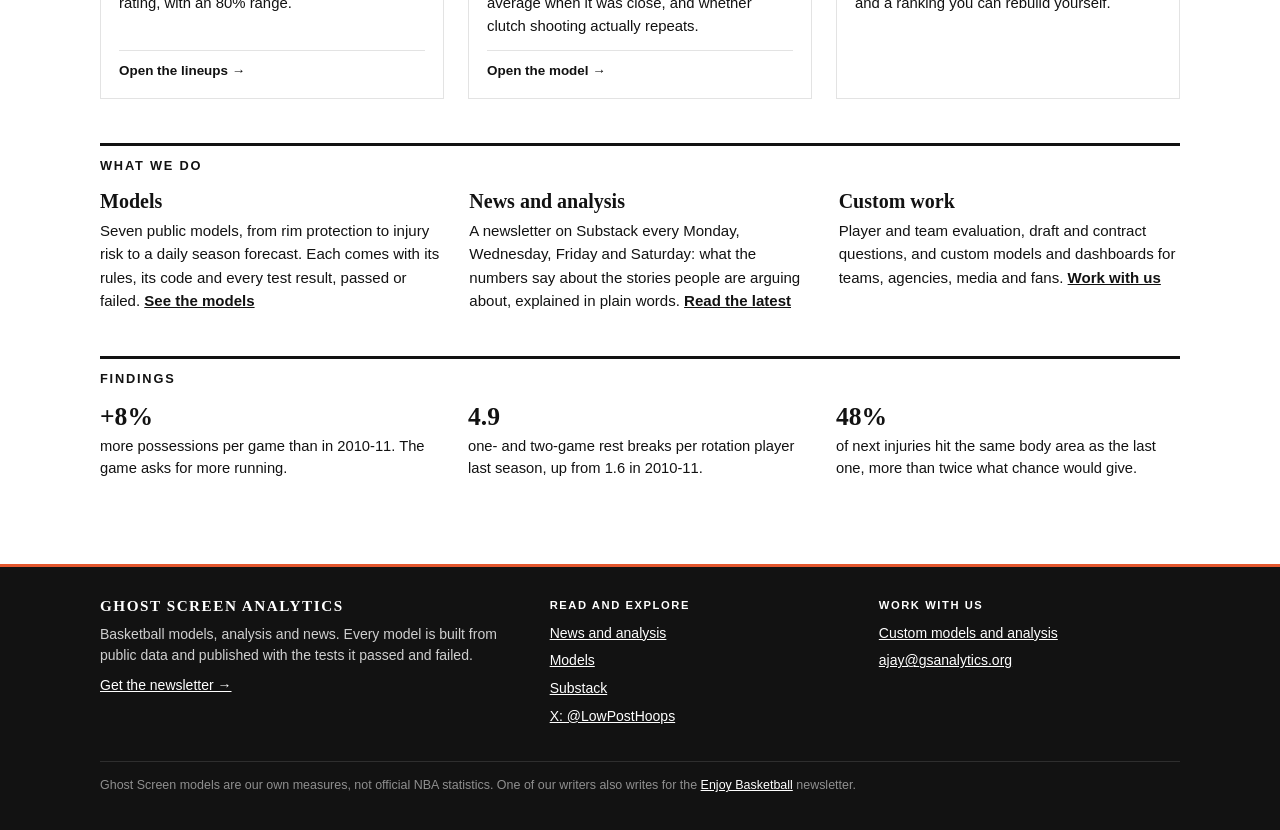
==== commit 66c0e9b4: "Add Clutch model: every clutch shot since 1996-97, with backtest Co-Authored-By: Claude Opus 5.5 <no" ====
--- a/index.html
+++ b/index.html
@@ -64,7 +64,7 @@
 <link rel="icon" href="assets/icon.svg">
 </head>
 <body>
-<header class="mast"><div><a class="brand" href="./"><span class="mk">GS</span>Ghost Screen Analytics</a><nav><a href="./" aria-current="page">Home</a><div class="dd"><a href="models/">Models</a><div class="menu"><a href="forecast/">Season Forecast<small>1,000,000 seasons, every day</small></a><a href="defense/">Three Gates<small>Rim protection explorer</small></a><a href="durability/">Load &amp; Durability<small>Who misses games, and why</small></a><a href="college/">College to NBA<small>Draft prospects, scored</small></a><a href="breakout/">Breakout<small>Who is about to improve</small></a><a href="aging/">Aging Curve<small>Who is about to decline</small></a><a href="lineups/">Lineup Chemistry<small>Do five beat the sum of their parts</small></a><a href="low-post-franchise-index/">Franchise Index<small>Who built it, who won it</small></a><a href="joy/">Joy Rankings<small>The most fun games, rebuilt your way</small></a><a class="all" href="models/">All models and their tests</a></div></div><a href="news/">News</a><a href="work/">Work with us</a><a class="sub" href="https://ghostscreenanalytics.substack.com/subscribe">Subscribe</a></nav></div></header>
+<header class="mast"><div><a class="brand" href="./"><span class="mk">GS</span>Ghost Screen Analytics</a><nav><a href="./" aria-current="page">Home</a><div class="dd"><a href="models/">Models</a><div class="menu"><a href="forecast/">Season Forecast<small>1,000,000 seasons, every day</small></a><a href="defense/">Three Gates<small>Rim protection explorer</small></a><a href="durability/">Load &amp; Durability<small>Who misses games, and why</small></a><a href="college/">College to NBA<small>Draft prospects, scored</small></a><a href="breakout/">Breakout<small>Who is about to improve</small></a><a href="aging/">Aging Curve<small>Who is about to decline</small></a><a href="lineups/">Lineup Chemistry<small>Do five beat the sum of their parts</small></a><a href="low-post-franchise-index/">Franchise Index<small>Who built it, who won it</small></a><a href="joy/">Joy Rankings<small>The most fun games, rebuilt your way</small></a><a href="clutch/">Clutch<small>Who delivers when it's close</small></a><a class="all" href="models/">All models and their tests</a></div></div><a href="news/">News</a><a href="work/">Work with us</a><a class="sub" href="https://ghostscreenanalytics.substack.com/subscribe">Subscribe</a></nav></div></header>
 <main>
 <section class="hero">
  <div>
@@ -96,6 +96,7 @@
  <a class="c" href="breakout/"><div class="k">Players</div><h3>Breakout Model</h3><p>Every NBA player 25 or younger, projected for 2026-27 with an 80% range: who is about to get better.</p><div class="f">Open the projections →</div></a>
  <a class="c" href="aging/"><div class="k">Players</div><h3>Aging Curve</h3><p>How NBA players age by position, and a 2026-27 projection for every player 26 or older: who is about to decline.</p><div class="f">Open the projections →</div></a>
  <a class="c" href="lineups/"><div class="k">Lineups</div><h3>Lineup Chemistry</h3><p>Do five players together beat the sum of their parts? Every lineup's expected and actual net rating, with an 80% range.</p><div class="f">Open the lineups →</div></a>
+ <a class="c" href="clutch/"><div class="k">Players · new</div><h3>Clutch</h3><p>Every clutch shot since 1996-97, by the NBA's own definition: who scored the most above average when it was close, and whether clutch shooting actually repeats.</p><div class="f">Open the model →</div></a>
  <a class="c" href="low-post-franchise-index/"><div class="k">Franchises</div><h3>Franchise Index</h3><p>Every NBA franchise since 1991, ranked on who built it and who won it, with team reports and a ranking you can rebuild yourself.</p></a>
 </div>
 
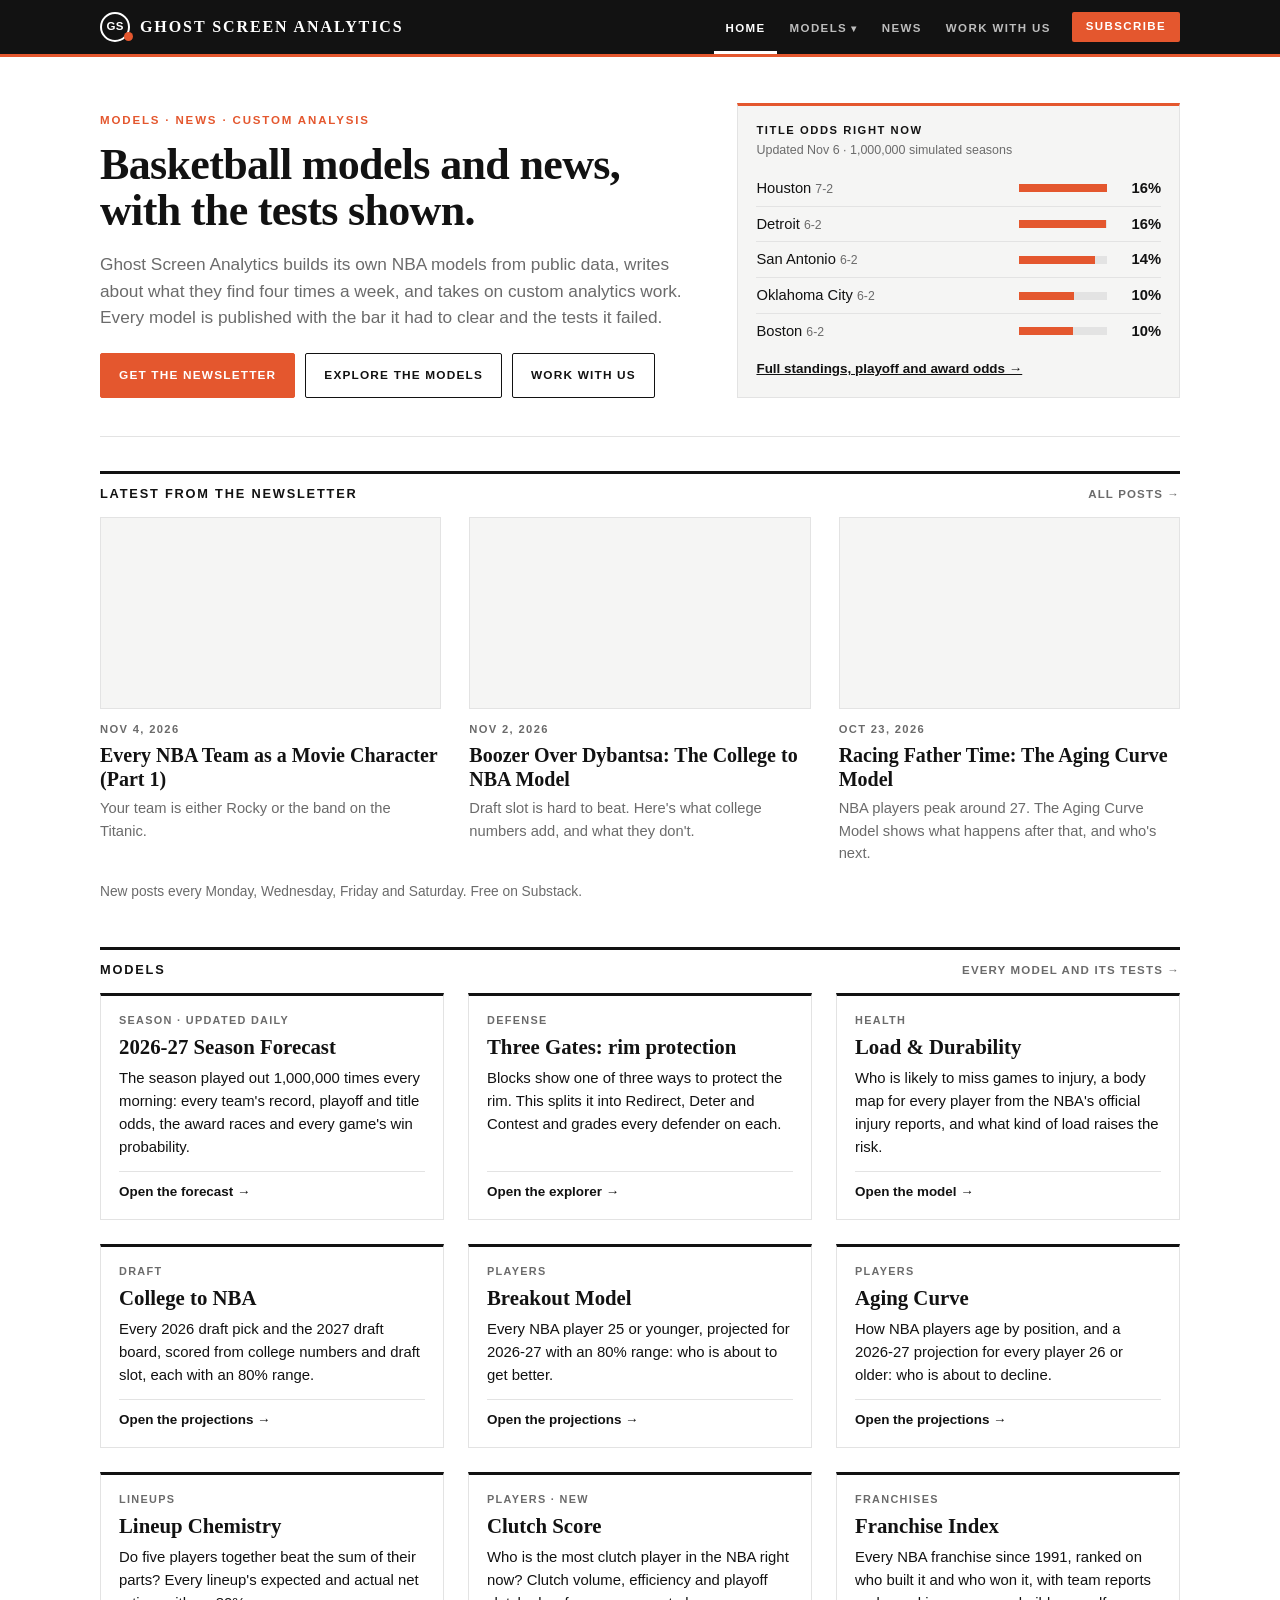
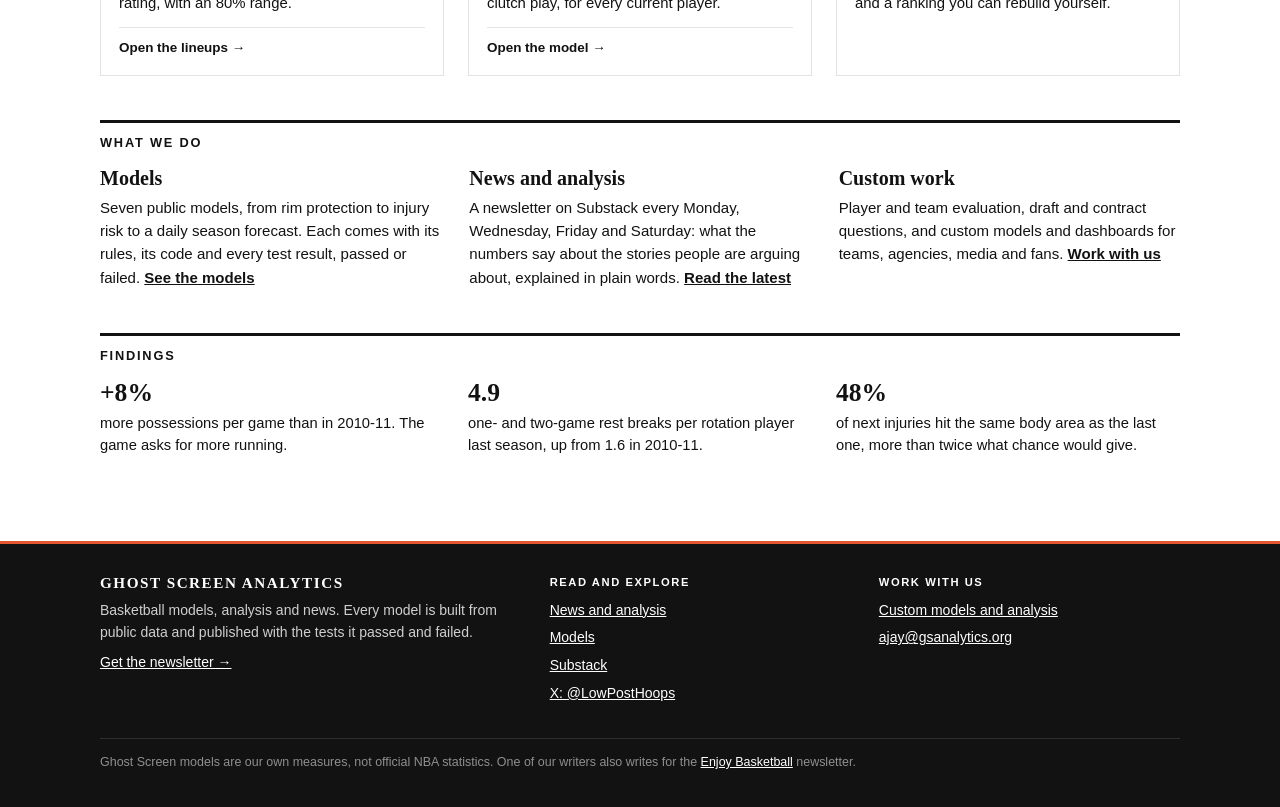
==== commit 0ab7fced: "Switch Clutch to current players" ====
--- a/index.html
+++ b/index.html
@@ -96,7 +96,7 @@
  <a class="c" href="breakout/"><div class="k">Players</div><h3>Breakout Model</h3><p>Every NBA player 25 or younger, projected for 2026-27 with an 80% range: who is about to get better.</p><div class="f">Open the projections →</div></a>
  <a class="c" href="aging/"><div class="k">Players</div><h3>Aging Curve</h3><p>How NBA players age by position, and a 2026-27 projection for every player 26 or older: who is about to decline.</p><div class="f">Open the projections →</div></a>
  <a class="c" href="lineups/"><div class="k">Lineups</div><h3>Lineup Chemistry</h3><p>Do five players together beat the sum of their parts? Every lineup's expected and actual net rating, with an 80% range.</p><div class="f">Open the lineups →</div></a>
- <a class="c" href="clutch/"><div class="k">Players · new</div><h3>Clutch</h3><p>Every clutch shot since 1996-97, by the NBA's own definition: who scored the most above average when it was close, and whether clutch shooting actually repeats.</p><div class="f">Open the model →</div></a>
+ <a class="c" href="clutch/"><div class="k">Players · new</div><h3>Clutch Score</h3><p>Who is the most clutch player in the NBA right now? Clutch volume, efficiency and playoff clutch play, for every current player.</p><div class="f">Open the model →</div></a>
  <a class="c" href="low-post-franchise-index/"><div class="k">Franchises</div><h3>Franchise Index</h3><p>Every NBA franchise since 1991, ranked on who built it and who won it, with team reports and a ranking you can rebuild yourself.</p></a>
 </div>
 
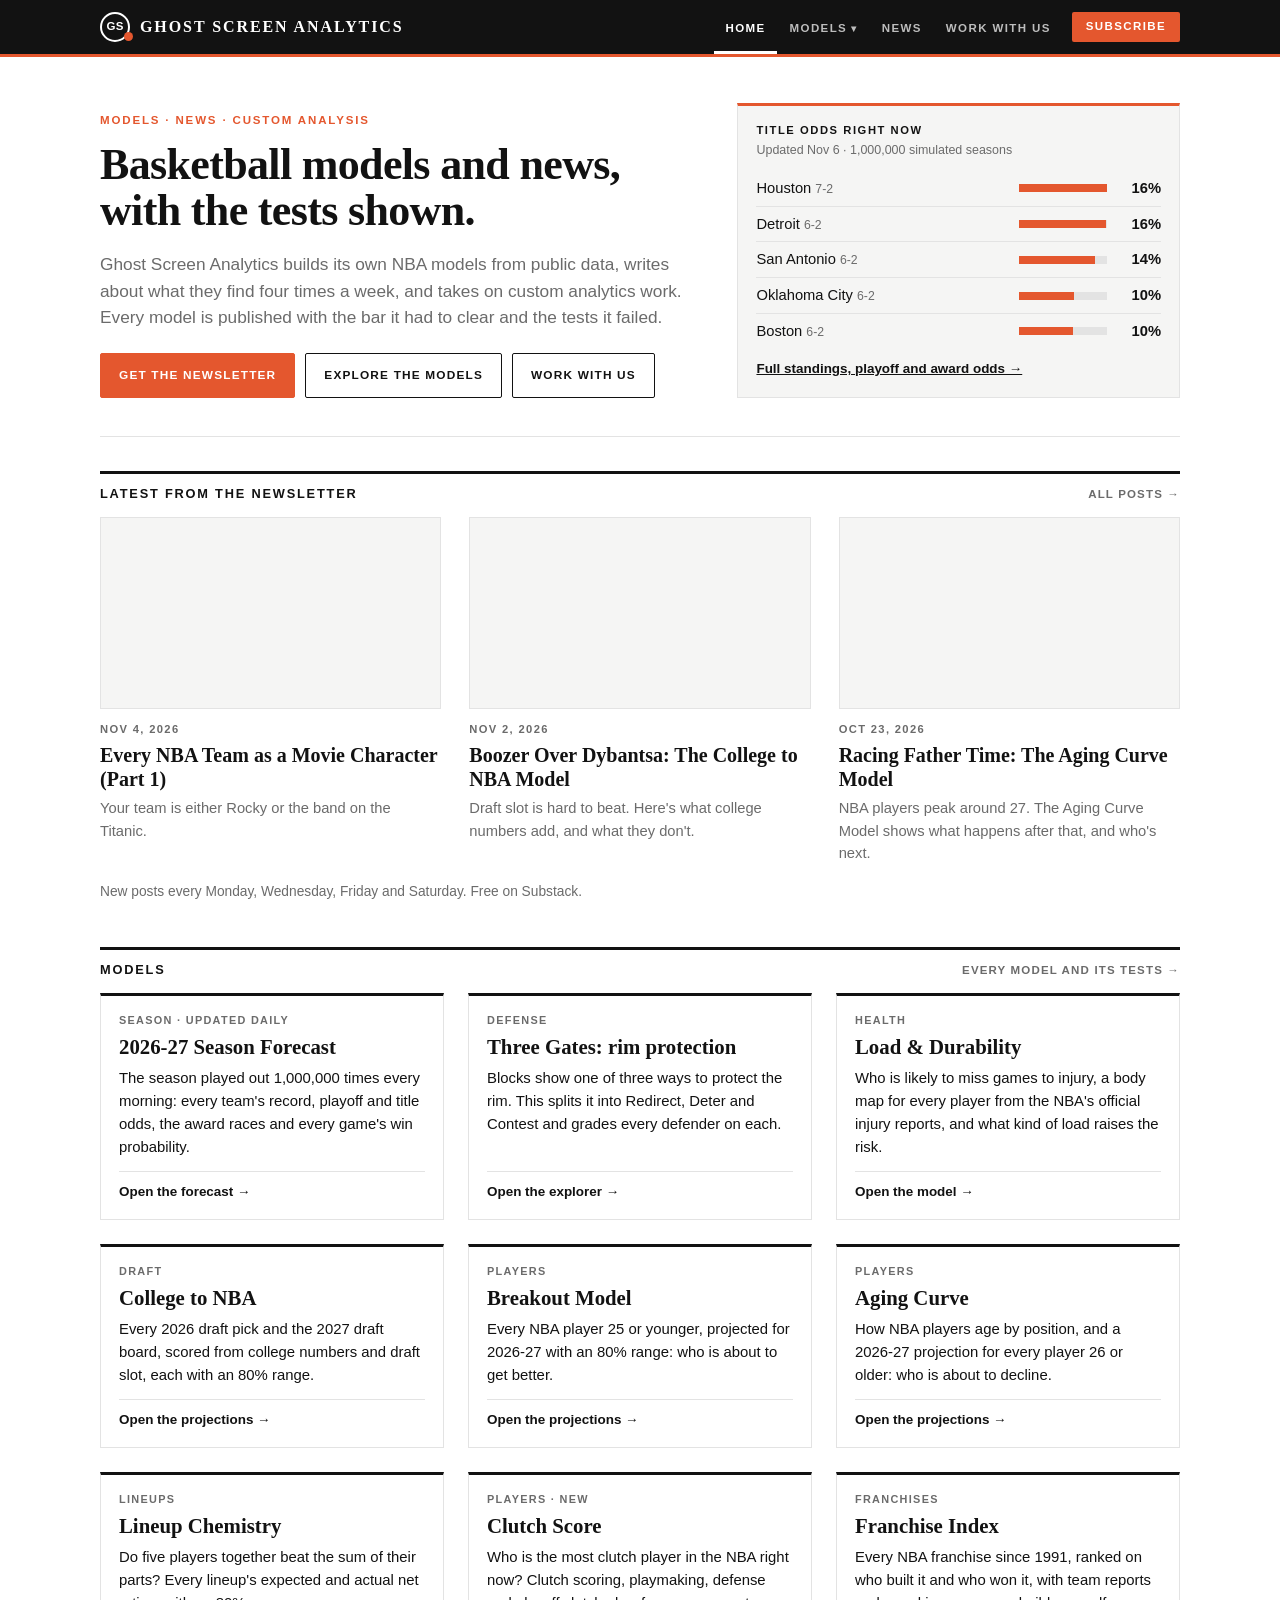
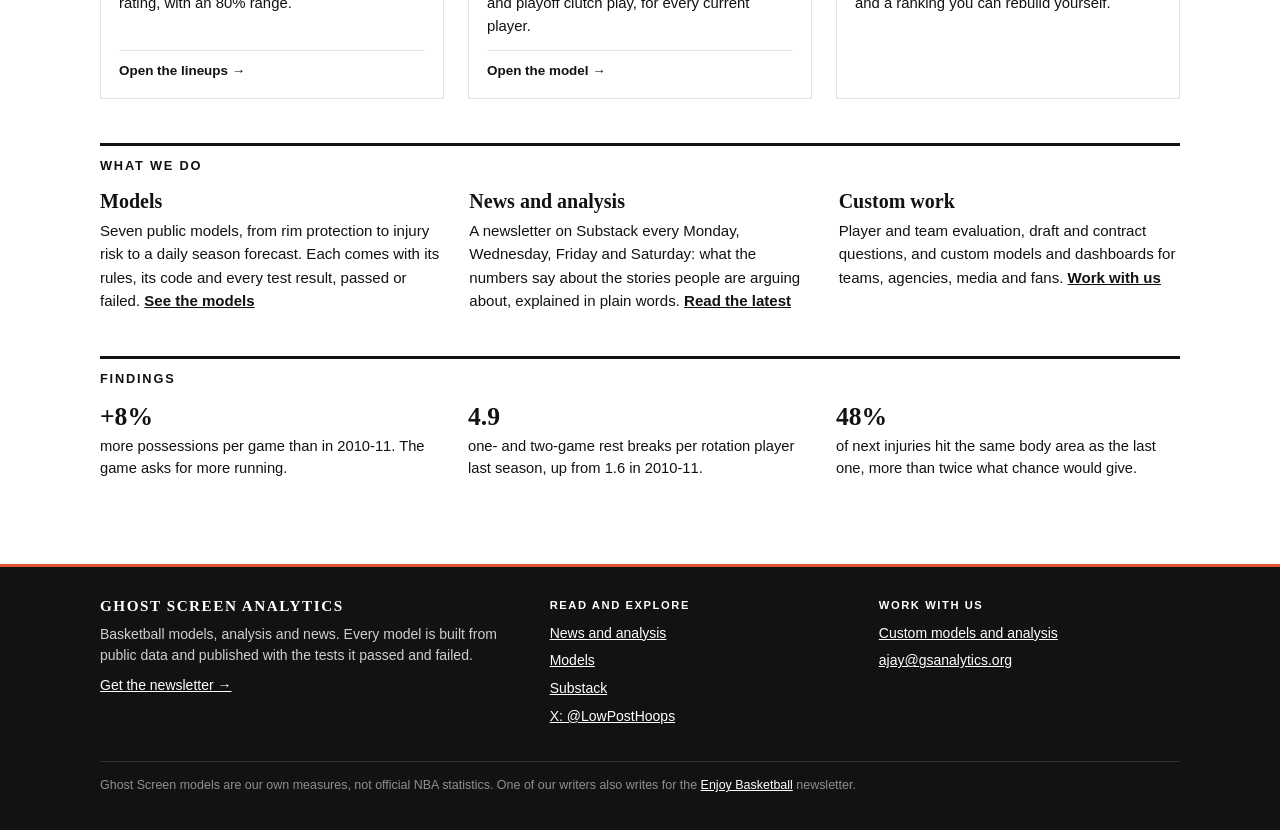
==== commit 1a13acea: "Clutch Score v2: add playmaking and clutch defense (rebuilt lineups), backtested Co-Authored-By: Cla" ====
--- a/index.html
+++ b/index.html
@@ -96,7 +96,7 @@
  <a class="c" href="breakout/"><div class="k">Players</div><h3>Breakout Model</h3><p>Every NBA player 25 or younger, projected for 2026-27 with an 80% range: who is about to get better.</p><div class="f">Open the projections →</div></a>
  <a class="c" href="aging/"><div class="k">Players</div><h3>Aging Curve</h3><p>How NBA players age by position, and a 2026-27 projection for every player 26 or older: who is about to decline.</p><div class="f">Open the projections →</div></a>
  <a class="c" href="lineups/"><div class="k">Lineups</div><h3>Lineup Chemistry</h3><p>Do five players together beat the sum of their parts? Every lineup's expected and actual net rating, with an 80% range.</p><div class="f">Open the lineups →</div></a>
- <a class="c" href="clutch/"><div class="k">Players · new</div><h3>Clutch Score</h3><p>Who is the most clutch player in the NBA right now? Clutch volume, efficiency and playoff clutch play, for every current player.</p><div class="f">Open the model →</div></a>
+ <a class="c" href="clutch/"><div class="k">Players · new</div><h3>Clutch Score</h3><p>Who is the most clutch player in the NBA right now? Clutch scoring, playmaking, defense and playoff clutch play, for every current player.</p><div class="f">Open the model →</div></a>
  <a class="c" href="low-post-franchise-index/"><div class="k">Franchises</div><h3>Franchise Index</h3><p>Every NBA franchise since 1991, ranked on who built it and who won it, with team reports and a ranking you can rebuild yourself.</p></a>
 </div>
 
